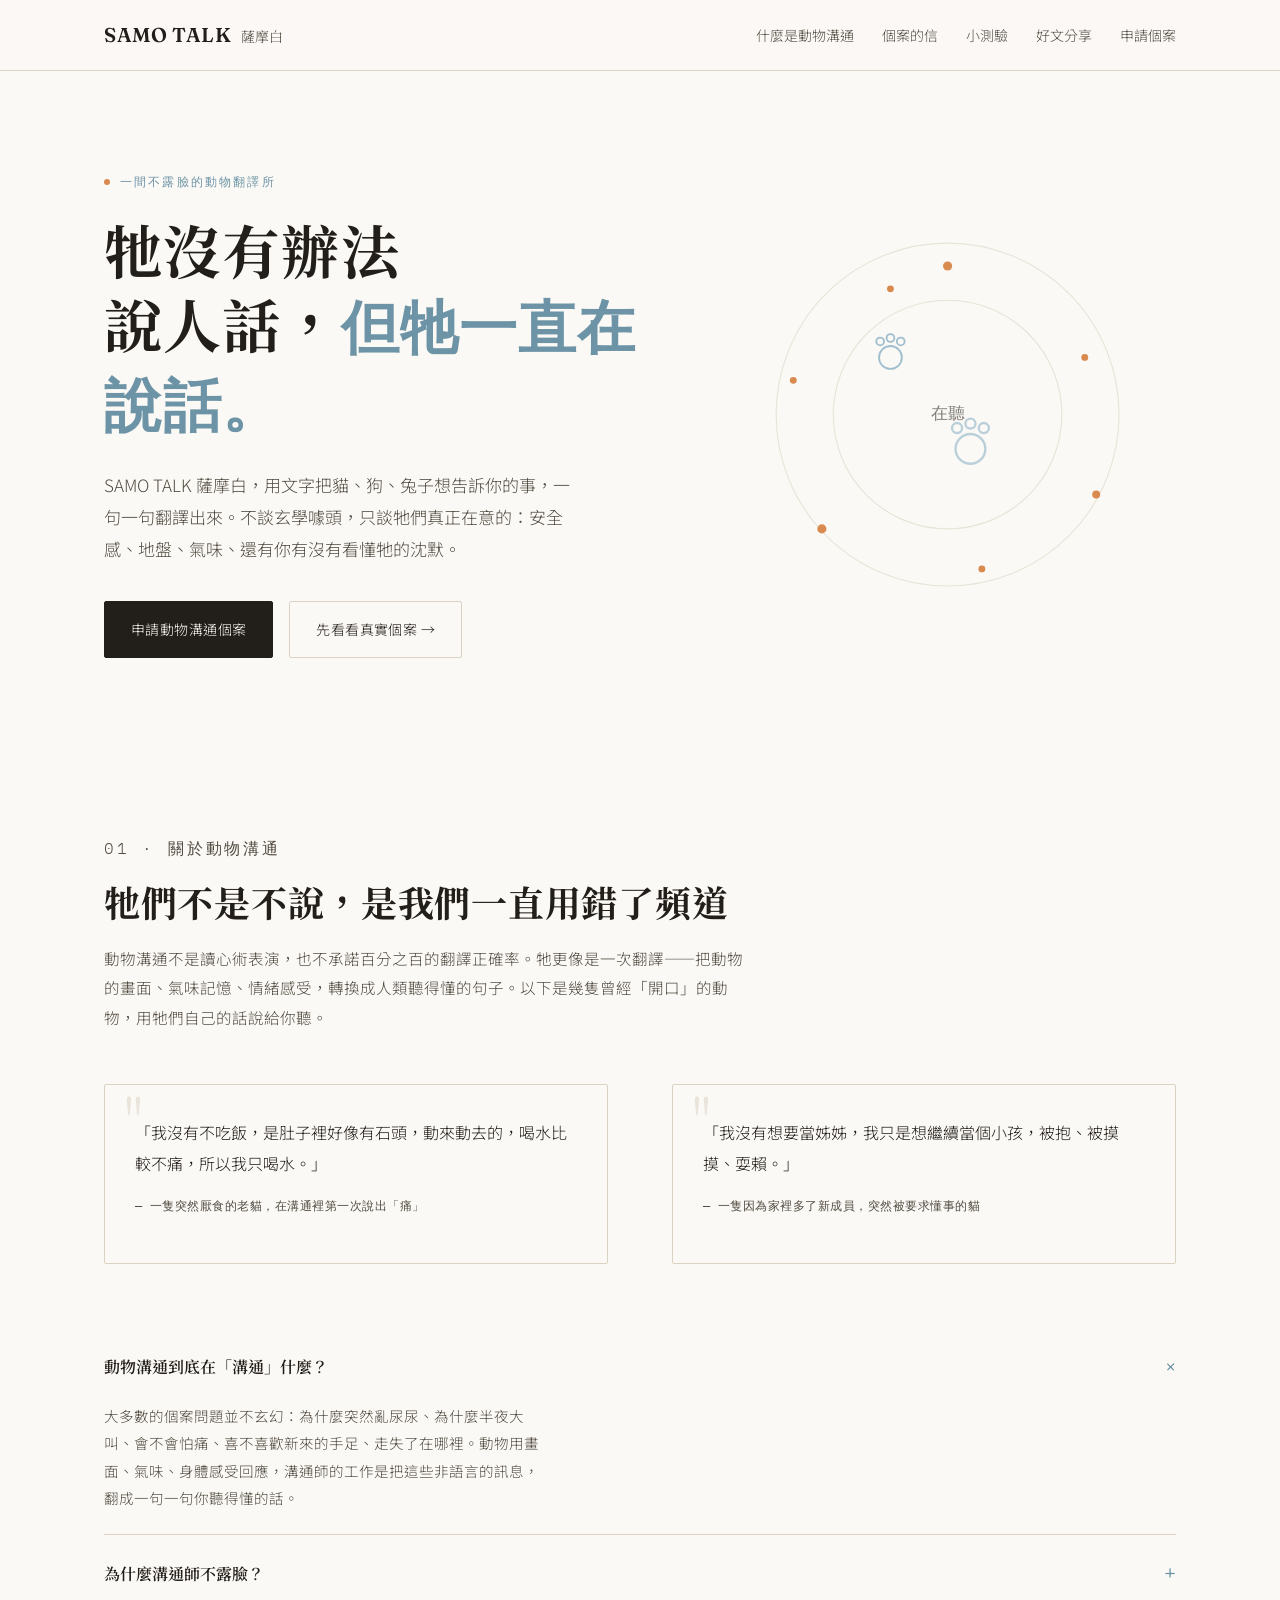
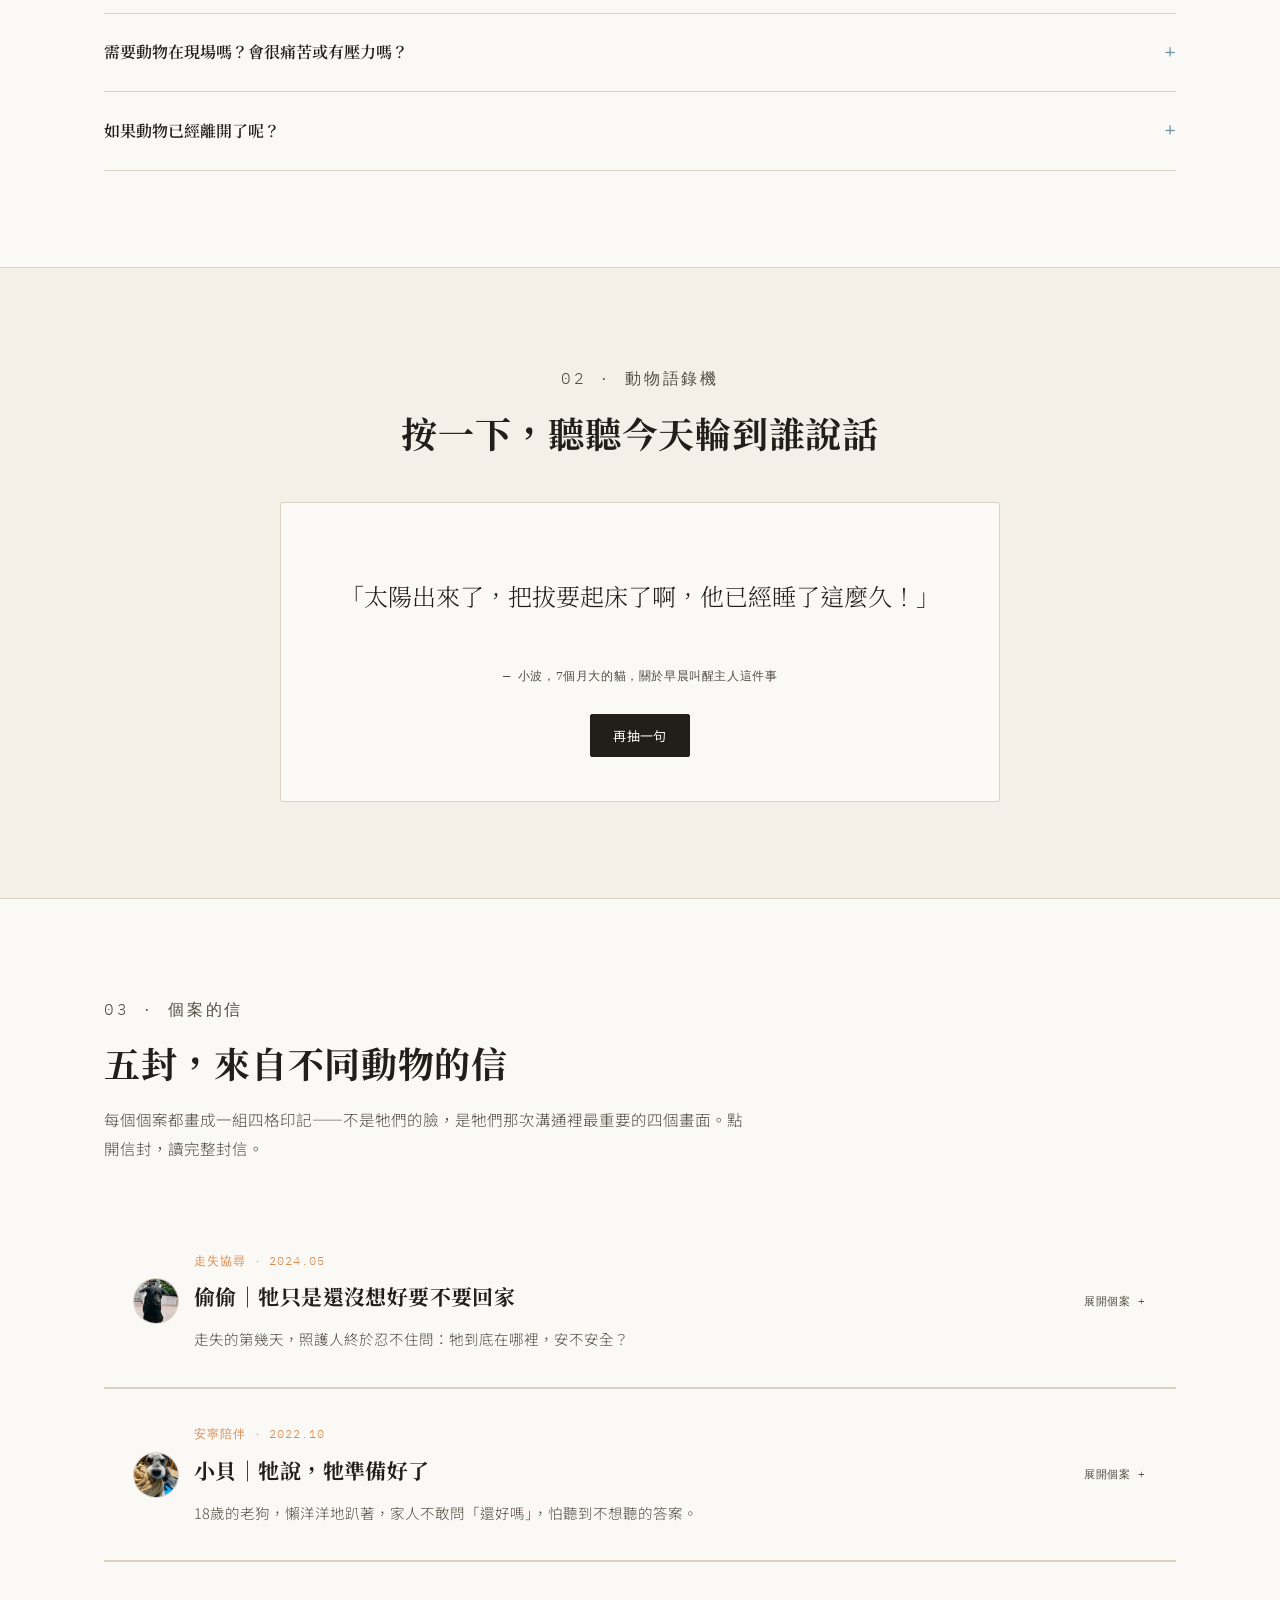
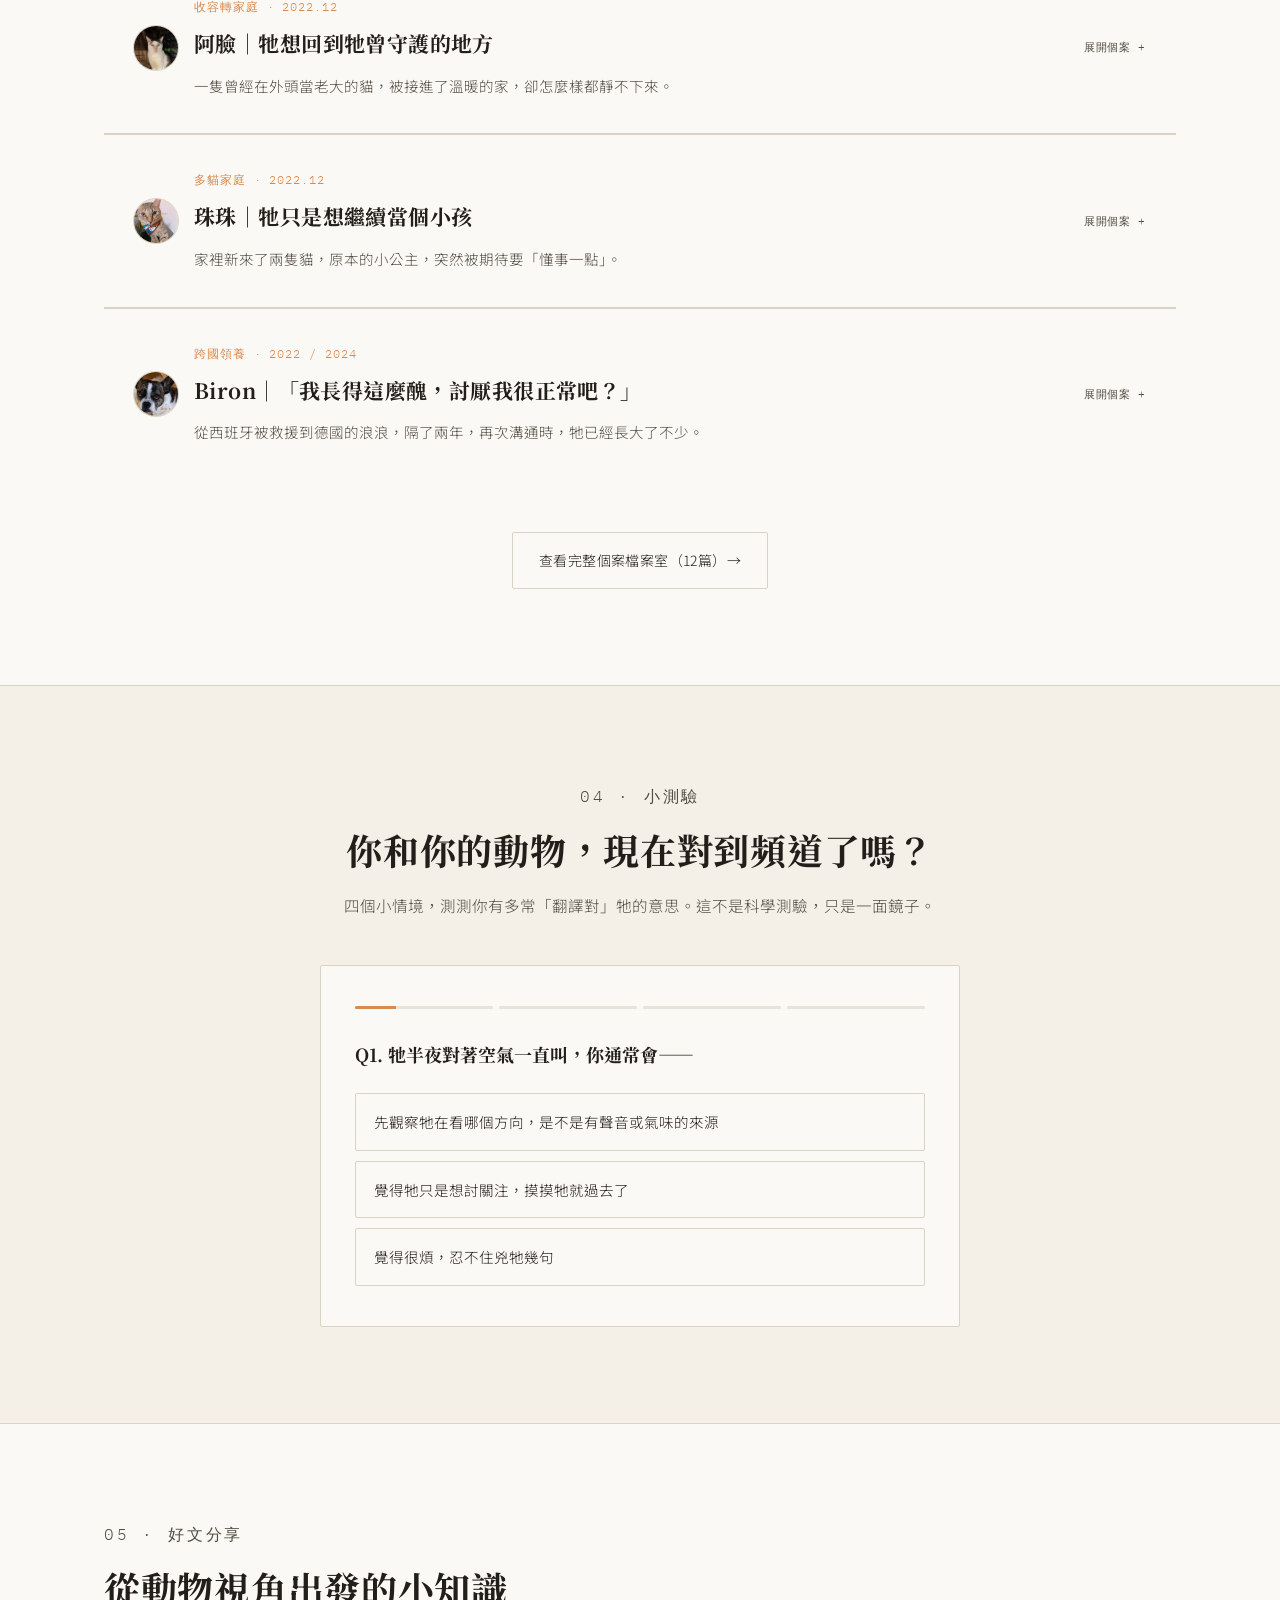
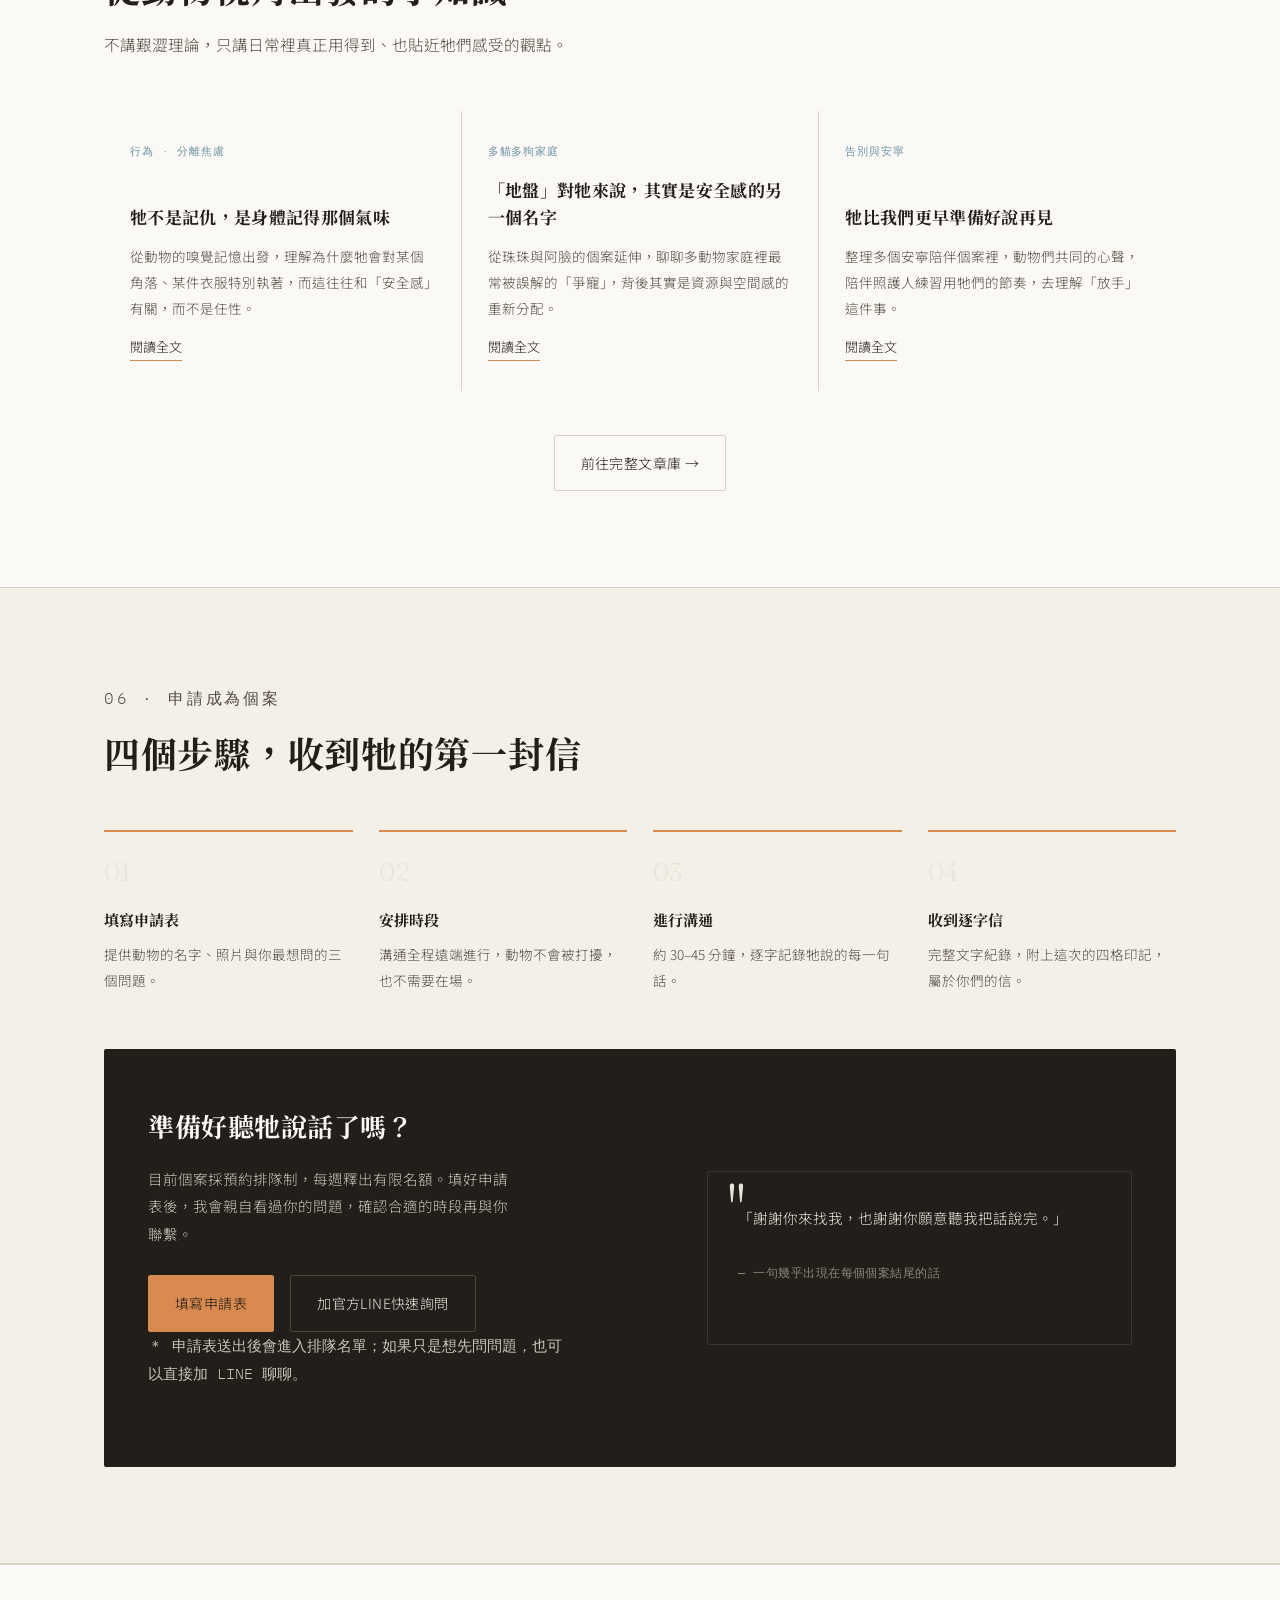
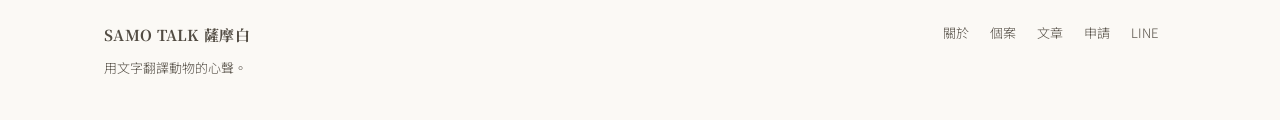
==== index.html @ 8dc3f02d "Remove unused SVG frames from case summaries" ====
<!DOCTYPE html>
<html lang="zh-Hant">
<head>
<meta charset="UTF-8">
<meta name="viewport" content="width=device-width, initial-scale=1.0">
<title>SAMO TALK 薩摩白｜動物溝通・個案故事・線上動物翻譯所</title>
<meta name="description" content="SAMO TALK 薩摩白是一間不露臉、只用文字傳遞動物心聲的動物溝通工作室。透過真實個案故事，從貓狗兔的視角出發，理解牠們與照護人之間說不出口的情感連結，並提供動物溝通個案申請服務。">
<meta name="keywords" content="動物溝通,寵物溝通,貓咪溝通,狗狗溝通,動物翻譯,動物溝通師,寵物心理,走失協尋,寵物安寧,SAMO TALK">
<link rel="canonical" href="https://samotalk.com/">
<meta property="og:title" content="SAMO TALK 薩摩白｜動物溝通・個案故事">
<meta property="og:description" content="不露臉的動物翻譯所。用文字，翻譯每一隻動物想對你說的話。">
<meta property="og:type" content="website">
<meta property="og:url" content="https://samotalk.com/">
<meta name="twitter:card" content="summary_large_image">
<link rel="preconnect" href="https://fonts.googleapis.com">
<link rel="preconnect" href="https://fonts.gstatic.com" crossorigin>
<link href="https://fonts.googleapis.com/css2?family=Fraunces:ital,opsz,wght@0,9..144,400;0,9..144,500;0,9..144,600;1,9..144,500&family=Noto+Serif+TC:wght@400;600;700&family=Noto+Sans+TC:wght@300;400;500;600&family=IBM+Plex+Mono:wght@400;500&display=swap" rel="stylesheet">
<link rel="stylesheet" href="css/style.css">
<script type="application/ld+json">
{
  "@context": "https://schema.org",
  "@type": "ProfessionalService",
  "name": "SAMO TALK 薩摩白",
  "alternateName": "薩摩白動物溝通",
  "description": "不露臉的動物溝通工作室，以文字傳遞動物心聲，提供動物溝通個案申請、走失協尋、安寧陪伴等服務。",
  "url": "https://samotalk.com/",
  "areaServed": "TW",
  "priceRange": "$$",
  "sameAs": []
}
</script>
<script type="application/ld+json">
{
  "@context": "https://schema.org",
  "@type": "FAQPage",
  "mainEntity": [
    {
      "@type": "Question",
      "name": "動物溝通到底在「溝通」什麼？",
      "acceptedAnswer": {
        "@type": "Answer",
        "text": "大多數的個案問題並不玄幻：為什麼突然亂尿尿、為什麼半夜大叫、會不會怕痛、喜不喜歡新來的手足、走失了在哪裡。動物用畫面、氣味、身體感受回應，溝通師的工作是把這些非語言的訊息，翻成一句一句你聽得懂的話。"
      }
    },
    {
      "@type": "Question",
      "name": "為什麼溝通師不露臉？",
      "acceptedAnswer": {
        "@type": "Answer",
        "text": "因為主角從來不是溝通師本人。個案裡出現的每一句話，都是那隻動物的，不是溝通師的詮釋秀。留白，是為了讓照護人專心聽動物說話。"
      }
    },
    {
      "@type": "Question",
      "name": "需要動物在現場嗎？會很痛苦或有壓力嗎？",
      "acceptedAnswer": {
        "@type": "Answer",
        "text": "不需要。溝通是遠端進行的，動物完全不會被打擾，甚至不會知道自己被溝通了。只需要提供一張近期的照片與名字。"
      }
    },
    {
      "@type": "Question",
      "name": "如果動物已經離開了呢？",
      "acceptedAnswer": {
        "@type": "Answer",
        "text": "可以進行離世溝通，這通常是最溫柔的一種個案，許多時候動物只是想告訴照護人「我很好，你不用一直掛心」。"
      }
    }
  ]
}
</script>
<script>function handlePhotoError(img){ if(img && img.parentElement){ img.parentElement.classList.add('photo-fallback'); } if(img) img.remove(); }</script>
<style>
/* ===== 保底修正：手機選單 + 個案卡片排版（不依賴 style.css） ===== */
.nav-inner{position:relative;}
.menu-toggle{display:none; flex-direction:column; justify-content:center; align-items:center; gap:5px; width:38px; height:38px; border:1px solid #DAD3C4; border-radius:50%; background:#FBF9F5; cursor:pointer; flex:none; padding:0;}
.menu-toggle span{display:block; width:16px; height:1.5px; background:#221E1A; transition:transform .2s ease, opacity .2s ease;}
.menu-toggle.is-open span:nth-child(1){transform:translateY(6.5px) rotate(45deg);}
.menu-toggle.is-open span:nth-child(2){opacity:0;}
.menu-toggle.is-open span:nth-child(3){transform:translateY(-6.5px) rotate(-45deg);}
@media (max-width:760px){
  .menu-toggle{display:flex;}
  nav.links{display:none; position:absolute; top:100%; left:0; right:0; z-index:50; flex-direction:column; gap:0; background:#FBF9F5; border-bottom:1px solid #DAD3C4; box-shadow:0 16px 28px rgba(34,30,26,.08); padding:6px 24px 14px;}
  nav.links.open{display:flex;}
  nav.links a{padding:14px 2px; border-bottom:1px solid #DAD3C4; font-size:15.5px;}
  nav.links a:last-child{border-bottom:0;}
}
</style>
</head>
<body>

<header class="site">
  <div class="nav-inner">
    <a href="/" class="brand">
      <span class="mark">SAMO TALK</span>
      <span class="cn">薩摩白</span>
    </a>
    <nav class="links" id="navLinks">
      <a href="/#about">什麼是動物溝通</a>
      <a href="/cases">個案的信</a>
      <a href="/#quiz">小測驗</a>
      <a href="/articles">好文分享</a>
      <a href="/#apply">申請個案</a>
    </nav>
    <button class="menu-toggle" id="menuToggle" type="button" aria-label="開啟選單" aria-expanded="false" aria-controls="navLinks" onclick="var n=document.getElementById('navLinks');var o=n.classList.toggle('open');this.classList.toggle('is-open',o);this.setAttribute('aria-expanded',o?'true':'false');">
      <span></span><span></span><span></span>
    </button>
  </div>
</header>

<main id="top">

  <!-- HERO -->
  <section class="hero">
    <div class="wrap hero-grid">
      <div>
        <p class="eyebrow"><span class="dot"></span> 一間不露臉的動物翻譯所</p>
        <h1 class="hero-title">牠沒有辦法<br>說人話，<em>但牠一直在說話。</em></h1>
        <p class="lead">SAMO TALK 薩摩白，用文字把貓、狗、兔子想告訴你的事，一句一句翻譯出來。不談玄學噱頭，只談牠們真正在意的：安全感、地盤、氣味、還有你有沒有看懂牠的沈默。</p>
        <div class="cta-row">
          <a href="#apply" class="btn primary">申請動物溝通個案</a>
          <a href="/cases" class="btn ghost">先看看真實個案 →</a>
        </div>
      </div>
      <div class="hero-visual" aria-hidden="true">
        <svg viewBox="0 0 400 400">
          <circle cx="200" cy="200" r="150" fill="none" stroke="#E9E4D9" stroke-width="1"/>
          <circle cx="200" cy="200" r="100" fill="none" stroke="#E9E4D9" stroke-width="1"/>
          <g fill="#D98A4F">
            <circle class="snowdot" style="animation-delay:0s" cx="200" cy="70" r="4"/>
            <circle class="snowdot" style="animation-delay:.6s" cx="320" cy="150" r="3"/>
            <circle class="snowdot" style="animation-delay:1.1s" cx="330" cy="270" r="3.5"/>
            <circle class="snowdot" style="animation-delay:1.6s" cx="230" cy="335" r="3"/>
            <circle class="snowdot" style="animation-delay:2.1s" cx="90" cy="300" r="4"/>
            <circle class="snowdot" style="animation-delay:2.6s" cx="65" cy="170" r="3"/>
            <circle class="snowdot" style="animation-delay:3s" cx="150" cy="90" r="3"/>
          </g>
          <g fill="none" stroke="#9FBECE" stroke-width="1.6" stroke-linecap="round">
            <g transform="translate(150,150)">
              <circle cx="0" cy="0" r="10"/>
              <circle cx="-9" cy="-14" r="3.4"/>
              <circle cx="0" cy="-17" r="3.4"/>
              <circle cx="9" cy="-14" r="3.4"/>
            </g>
            <g transform="translate(220,230) scale(1.3)" opacity=".7">
              <circle cx="0" cy="0" r="10"/>
              <circle cx="-9" cy="-14" r="3.4"/>
              <circle cx="0" cy="-17" r="3.4"/>
              <circle cx="9" cy="-14" r="3.4"/>
            </g>
          </g>
          <text x="200" y="204" text-anchor="middle" font-family="Fraunces, serif" font-size="15" fill="#221E1A" opacity=".55">在聽</text>
        </svg>
      </div>
    </div>
  </section>

  <!-- ABOUT -->
  <section id="about">
    <div class="wrap">
      <div class="sec-head">
        <p class="eyebrow">01 · 關於動物溝通</p>
        <h2>牠們不是不說，是我們一直用錯了頻道</h2>
        <p>動物溝通不是讀心術表演，也不承諾百分之百的翻譯正確率。牠更像是一次翻譯——把動物的畫面、氣味記憶、情緒感受，轉換成人類聽得懂的句子。以下是幾隻曾經「開口」的動物，用牠們自己的話說給你聽。</p>
      </div>
      <div class="split">
        <div class="voice-card">
          <p>「我沒有不吃飯，是肚子裡好像有石頭，動來動去的，喝水比較不痛，所以我只喝水。」</p>
          <p class="who">— 一隻突然厭食的老貓，在溝通裡第一次說出「痛」</p>
        </div>
        <div class="voice-card">
          <p>「我沒有想要當姊姊，我只是想繼續當個小孩，被抱、被摸摸、耍賴。」</p>
          <p class="who">— 一隻因為家裡多了新成員，突然被要求懂事的貓</p>
        </div>
      </div>

      <div style="margin-top:64px;">
        <details class="faq" open>
          <summary>動物溝通到底在「溝通」什麼？</summary>
          <p>大多數的個案問題並不玄幻：為什麼突然亂尿尿、為什麼半夜大叫、會不會怕痛、喜不喜歡新來的手足、走失了在哪裡。動物用畫面、氣味、身體感受回應，溝通師的工作是把這些非語言的訊息，翻成一句一句你聽得懂的話。</p>
        </details>
        <details class="faq">
          <summary>為什麼溝通師不露臉？</summary>
          <p>因為主角從來不是溝通師本人。個案裡出現的每一句話，都是那隻動物的，不是我的詮釋秀。留白，是為了讓你專心聽牠說話，而不是記得我長什麼樣子。</p>
        </details>
        <details class="faq">
          <summary>需要動物在現場嗎？會很痛苦或有壓力嗎？</summary>
          <p>不需要。溝通是遠端進行的，動物完全不會被打擾，甚至不會知道自己「被溝通」了。你只需要提供一張近期的照片與名字。</p>
        </details>
        <details class="faq">
          <summary>如果動物已經離開了呢？</summary>
          <p>可以。離世溝通是這裡最常被輕聲問起的一種個案，通常也是最溫柔的一種——很多時候，牠們只是想告訴你「我很好，你不用一直掛心」。</p>
        </details>
      </div>
    </div>
  </section>

  <!-- QUOTE MACHINE -->
  <section class="alt">
    <div class="wrap">
      <div class="sec-head" style="margin:0 auto 44px; text-align:center;">
        <p class="eyebrow" style="justify-content:center;">02 · 動物語錄機</p>
        <h2>按一下，聽聽今天輪到誰說話</h2>
      </div>
      <div class="quote-machine">
        <p id="quote-text">「太陽出來了，把拔要起床了啊，他已經睡了這麼久！」</p>
        <p id="quote-source" class="mono">— 小波，7個月大的貓，關於早晨叫醒主人這件事</p>
        <button class="btn small primary" id="quote-btn" type="button">再抽一句</button>
      </div>
    </div>
  </section>

  <!-- CASES (highlights) -->
  <section id="cases">
    <div class="wrap">
      <div class="sec-head">
        <p class="eyebrow">03 · 個案的信</p>
        <h2>五封，來自不同動物的信</h2>
        <p>每個個案都畫成一組四格印記——不是牠們的臉，是牠們那次溝通裡最重要的四個畫面。點開信封，讀完整封信。</p>
      </div>

      <div class="case-list">

        <details class="case">
          <summary>
            <div class="case-photo">
              <img src="images/cases/toutou.jpg" alt="偷偷的照片" loading="lazy" onerror="handlePhotoError(this)">
            </div>
            <div class="case-meta">
              <p class="case-tag mono">走失協尋 · 2024.05</p>
              <h3 class="case-name">偷偷｜牠只是還沒想好要不要回家</h3>
              <p class="case-teaser">走失的第幾天，照護人終於忍不住問：牠到底在哪裡，安不安全？</p>
            </div>
            <span class="case-toggle mono"></span>
          </summary>
          <div class="case-body">
            <div class="letter">
              <p>偷偷走失後，家人幾乎每天都在附近巷子繞。連上線的那一刻，牠給出的畫面很安靜——濕濕的草地，一叢矮樹叢，牠趴在底下休息，不趕時間。</p>
              <p>牠說自己在一個沒有河、離房子有段距離的地方，還給了一個像十字路口的畫面，說不清楚在哪，但那一帶對牠來說很陌生，也因此很安全，沒有其他貓會來搶地盤。</p>
              <p class="quote-line">「我在想姊姊，也想去找姊姊散步。可以問問今天能不能不要回家嗎？我明天會回去。」</p>
              <p>牠沒有害怕，也沒有受傷的感覺，只是還沒準備好結束這趟自己的小旅行。溝通不是導航，沒辦法給出精確的門牌，但常常能給照護人一件更重要的事：確認牠平安，然後知道要往哪個方向多留意。</p>
            </div>
          </div>
        </details>

        <details class="case">
          <summary>
            <div class="case-photo">
              <img src="images/cases/xiaobei.jpg" alt="小貝的照片" loading="lazy" onerror="handlePhotoError(this)">
            </div>
            
            <div class="case-meta">
              <p class="case-tag mono">安寧陪伴 · 2022.10</p>
              <h3 class="case-name">小貝｜牠說，牠準備好了</h3>
              <p class="case-teaser">18歲的老狗，懶洋洋地趴著，家人不敢問「還好嗎」，怕聽到不想聽的答案。</p>
            </div>
            <span class="case-toggle mono"></span>
          </summary>
          <div class="case-body">
            <div class="letter">
              <p>小貝的照護人只提了一個心願：希望牠知道，時間到了可以安心離開，不用為了誰硬撐。連線上的小貝很平靜，眼神柔和，說身體有點懶洋洋、睡得比較多，但不痛，暖暖的，很舒服。</p>
              <p>牠說吃得下一點點就滿足了，剩下的力氣想留著，用來多看看這個家、多聽聽家人的聲音，記住屋子裡每一個小細節。</p>
              <p class="quote-line">「打針最痛了，但我現在不用擔心那個了。我喜歡現在的溫度和環境，喜歡陪在他們身邊，我已經準備好了，謝謝收留我。」</p>
              <p>牠也請家人放心——牠說變成靈體之後會很輕鬆，偶爾還是會回來看看。這場溝通沒有讓誰不再難過，但讓「放手」這件事，多了一點點的心安。</p>
            </div>
          </div>
        </details>

        <details class="case">
          <summary>
            <div class="case-photo">
              <img src="images/cases/alian.jpg" alt="阿臉的照片" loading="lazy" onerror="handlePhotoError(this)">
            </div>
            
            <div class="case-meta">
              <p class="case-tag mono">收容轉家庭 · 2022.12</p>
              <h3 class="case-name">阿臉｜牠想回到牠曾守護的地方</h3>
              <p class="case-teaser">一隻曾經在外頭當老大的貓，被接進了溫暖的家，卻怎麼樣都靜不下來。</p>
            </div>
            <span class="case-toggle mono"></span>
          </summary>
          <div class="case-body">
            <div class="letter">
              <p>阿臉在外面生活了很久，是那一帶的老大，也是「擋在前面」的那一個。被接進家裡之後，牠吃得好、睡得好，卻每晚固定嘶吼、撞籠子，家人一度以為牠不喜歡這個家。</p>
              <p>牠說不是不喜歡——是還放不下街上那群曾經一起取暖的孩子，沒有人在外面幫牠們擋了。牠也第一次說出，被關起來這件事，讓牠覺得自己出不去了、幫不上忙了。</p>
              <p class="quote-line">「他們對我很好，會給我吃的、安撫我，但如果我住下來了，我就出不去了——我在外面已經很習慣了。」</p>
              <p>這場溝通後來談的不是「牠愛不愛這個家」，而是牠需要被賦予一個「還有點自主權」的角色：知道自己在這裡不是被收編，而是被邀請。這對很多從街頭進入家庭的動物來說，是同一種心情。</p>
            </div>
          </div>
        </details>

        <details class="case">
          <summary>
            <div class="case-photo">
              <img src="images/cases/zhuzhu.jpg" alt="珠珠的照片" loading="lazy" onerror="handlePhotoError(this)">
            </div>
            
            <div class="case-meta">
              <p class="case-tag mono">多貓家庭 · 2022.12</p>
              <h3 class="case-name">珠珠｜牠只是想繼續當個小孩</h3>
              <p class="case-teaser">家裡新來了兩隻貓，原本的小公主，突然被期待要「懂事一點」。</p>
            </div>
            <span class="case-toggle mono"></span>
          </summary>
          <div class="case-body">
            <div class="letter">
              <p>珠珠是個對愛很敏感的孩子，連線上的瞬間就跑到跟前，問「你找我嗎」「你喜歡我哪裡可愛呢」。但這次牠的語氣裡，第一次出現了不安。</p>
              <p>家裡新來了兩隻貓之後，牠突然覺得自己被要求「當大姊姊」——要包容、要禮讓、要負責照顧新來的。牠說自己空間變小了，也不確定自己還能不能像以前一樣，理直氣壯地當個小孩。</p>
              <p class="quote-line">「不要叫我照顧他，把我們兩個當成同樣的年紀來看就好，我只想做我自己，我想撒嬌也想調皮。」</p>
              <p>牠不是排斥新成員，是害怕自己在這個家裡的位置被重新分配、被縮小。後來照護人調整了互動方式，特別留出只屬於珠珠的專屬時間——這種「被單獨看見」的需求，在多貓多狗家庭裡，其實比想像中更常見。</p>
            </div>
          </div>
        </details>

        <details class="case">
          <summary>
            <div class="case-photo">
              <img src="images/cases/biron.jpg" alt="Biron的照片" loading="lazy" onerror="handlePhotoError(this)">
            </div>
            
            <div class="case-meta">
              <p class="case-tag mono">跨國領養 · 2022 / 2024</p>
              <h3 class="case-name">Biron｜「我長得這麼醜，討厭我很正常吧？」</h3>
              <p class="case-teaser">從西班牙被救援到德國的浪浪，隔了兩年，再次溝通時，牠已經長大了不少。</p>
            </div>
            <span class="case-toggle mono"></span>
          </summary>
          <div class="case-body">
            <div class="letter">
              <p>Biron 是在西班牙街頭被救援、後來到德國落地生根的狗。第一次溝通時，牠對人類和大狗都帶著近似厭惡的警戒；兩年後家裡添了新生兒，照護人再次找上門，想知道牠這次會怎麼說。</p>
              <p>牠已經不太一樣了。牠知道家裡多了一個「妹妹」，也知道媽媽那陣子很累，於是自己決定搬去妹妹房間陪睡——不是不愛媽媽了，是怕自己太吵，捨不得媽媽沒辦法好好休息。</p>
              <p class="quote-line">「我常常有被拋棄的感覺，我怕我長得這麼醜，他們最後還是會選擇不要我……但每次看到媽咪來接我回去，我就超開心。」</p>
              <p>Biron 的故事橫跨兩次溝通，是這裡少數的「長期個案」。牠讓人看到，動物的情緒不是靜止的——牠們也會在時間裡，慢慢學會安全感是什麼樣子。</p>
            </div>
          </div>
        </details>

      </div>

      <div style="text-align:center; margin-top:52px;">
        <a href="/cases" class="btn ghost">查看完整個案檔案室（12篇）→</a>
      </div>
    </div>
  </section>

  <!-- QUIZ -->
  <section class="alt" id="quiz">
    <div class="wrap">
      <div class="sec-head" style="text-align:center; margin:0 auto 44px;">
        <p class="eyebrow" style="justify-content:center;">04 · 小測驗</p>
        <h2>你和你的動物，現在對到頻道了嗎？</h2>
        <p style="margin:14px auto 0;">四個小情境，測測你有多常「翻譯對」牠的意思。這不是科學測驗，只是一面鏡子。</p>
      </div>

      <div class="quiz-box">
        <div class="q-progress" id="q-progress">
          <span><i></i></span><span><i></i></span><span><i></i></span><span><i></i></span>
        </div>

        <div class="q-step active" data-step="0">
          <p class="q-title">Q1. 牠半夜對著空氣一直叫，你通常會——</p>
          <div class="q-opts">
            <div class="q-opt" data-v="2">先觀察牠在看哪個方向，是不是有聲音或氣味的來源</div>
            <div class="q-opt" data-v="1">覺得牠只是想討關注，摸摸牠就過去了</div>
            <div class="q-opt" data-v="0">覺得很煩，忍不住兇牠幾句</div>
          </div>
        </div>

        <div class="q-step" data-step="1">
          <p class="q-title">Q2. 家裡多了一隻新動物之後，原本的孩子開始搗蛋，你會先——</p>
          <div class="q-opts">
            <div class="q-opt" data-v="2">想牠是不是覺得地位或關愛被分走了</div>
            <div class="q-opt" data-v="1">覺得牠只是還不習慣，過陣子就好</div>
            <div class="q-opt" data-v="0">直接處罰搗蛋的行為</div>
          </div>
        </div>

        <div class="q-step" data-step="2">
          <p class="q-title">Q3. 牠突然食慾不振，你第一時間會——</p>
          <div class="q-opts">
            <div class="q-opt" data-v="2">留意牠吃東西時的姿勢、喝水量，先排除疼痛的可能</div>
            <div class="q-opt" data-v="1">先換個牌子的飼料試試看</div>
            <div class="q-opt" data-v="0">等牠餓了自然就會吃</div>
          </div>
        </div>

        <div class="q-step" data-step="3">
          <p class="q-title">Q4. 牠靠過來，把頭輕輕靠在你身上，你覺得牠想說的是——</p>
          <div class="q-opts">
            <div class="q-opt" data-v="2">「我在，你也在，這樣就夠了」</div>
            <div class="q-opt" data-v="1">「肚子餓了/想出去玩了」</div>
            <div class="q-opt" data-v="0">不確定，但覺得很療癒</div>
          </div>
        </div>

        <div class="q-result" id="q-result">
          <p class="tag mono" id="q-result-tag">RESULT</p>
          <h3 id="q-result-title">—</h3>
          <p id="q-result-desc">—</p>
          <a href="#apply" class="btn primary small">想更了解牠，申請一次深聊</a>
          <div>
            <button class="btn ghost small" id="q-restart" type="button" style="margin-top:14px;">重新測一次</button>
          </div>
        </div>
      </div>
    </div>
  </section>

  <!-- ARTICLES -->
  <section id="articles">
    <div class="wrap">
      <div class="sec-head">
        <p class="eyebrow">05 · 好文分享</p>
        <h2>從動物視角出發的小知識</h2>
        <p>不講艱澀理論，只講日常裡真正用得到、也貼近牠們感受的觀點。</p>
      </div>
      <div class="article-grid">
        <a class="article-card" href="/article-scent-memory">
          <p class="cat mono">行為 · 分離焦慮</p>
          <h3>牠不是記仇，是身體記得那個氣味</h3>
          <p>從動物的嗅覺記憶出發，理解為什麼牠會對某個角落、某件衣服特別執著，而這往往和「安全感」有關，而不是任性。</p>
          <span class="read">閱讀全文</span>
        </a>
        <a class="article-card" href="/article-territory">
          <p class="cat mono">多貓多狗家庭</p>
          <h3>「地盤」對牠來說，其實是安全感的另一個名字</h3>
          <p>從珠珠與阿臉的個案延伸，聊聊多動物家庭裡最常被誤解的「爭寵」，背後其實是資源與空間感的重新分配。</p>
          <span class="read">閱讀全文</span>
        </a>
        <a class="article-card" href="/article-goodbye">
          <p class="cat mono">告別與安寧</p>
          <h3>牠比我們更早準備好說再見</h3>
          <p>整理多個安寧陪伴個案裡，動物們共同的心聲，陪伴照護人練習用牠們的節奏，去理解「放手」這件事。</p>
          <span class="read">閱讀全文</span>
        </a>
      </div>
      <div style="text-align:center; margin-top:44px;">
        <a href="/articles" class="btn ghost">前往完整文章庫 →</a>
      </div>
    </div>
  </section>

  <!-- APPLY -->
  <section class="alt" id="apply">
    <div class="wrap">
      <div class="sec-head">
        <p class="eyebrow">06 · 申請成為個案</p>
        <h2>四個步驟，收到牠的第一封信</h2>
      </div>

      <div class="steps">
        <div class="step"><span class="n">01</span><h4>填寫申請表</h4><p>提供動物的名字、照片與你最想問的三個問題。</p></div>
        <div class="step"><span class="n">02</span><h4>安排時段</h4><p>溝通全程遠端進行，動物不會被打擾，也不需要在場。</p></div>
        <div class="step"><span class="n">03</span><h4>進行溝通</h4><p>約 30–45 分鐘，逐字記錄牠說的每一句話。</p></div>
        <div class="step"><span class="n">04</span><h4>收到逐字信</h4><p>完整文字紀錄，附上這次的四格印記，屬於你們的信。</p></div>
      </div>

      <div class="apply-panel">
        <div>
          <h3 class="serif">準備好聽牠說話了嗎？</h3>
          <p>目前個案採預約排隊制，每週釋出有限名額。填好申請表後，我會親自看過你的問題，確認合適的時段再與你聯繫。</p>
          <div class="cta-row">
            <a class="btn primary" href="https://docs.google.com/forms/d/e/1FAIpQLSdVWPSjNv4MV-DyqnfCdT6yQConPmf4SrJKeknoFLN-KEu_1Q/viewform" target="_blank" rel="noopener">填寫申請表</a>
            <a class="btn ghost" style="border-color:#4A453C; color:#EDEAE3;" href="https://line.me/R/ti/p/@103qjjuy" target="_blank" rel="noopener">加官方LINE快速詢問</a>
          </div>
          <p class="apply-note">＊ 申請表送出後會進入排隊名單；如果只是想先問問題，也可以直接加 LINE 聊聊。</p>
        </div>
        <div class="voice-card" style="background:transparent; border-color:#3A362F;">
          <p style="color:#EDEAE3;">「謝謝你來找我，也謝謝你願意聽我把話說完。」</p>
          <p class="who" style="color:#8B857A;">— 一句幾乎出現在每個個案結尾的話</p>
        </div>
      </div>
    </div>
  </section>

</main>

<footer>
  <div class="wrap footer-inner">
    <div>
      <p class="serif" style="margin:0 0 6px; font-size:15px;">SAMO TALK 薩摩白</p>
      <p style="margin:0;">用文字翻譯動物的心聲。</p>
    </div>
    <div>
      <a href="/#about">關於</a>
      <a href="/cases">個案</a>
      <a href="/articles">文章</a>
      <a href="/#apply">申請</a>
      <a href="https://line.me/R/ti/p/@103qjjuy" target="_blank" rel="noopener">LINE</a>
    </div>
  </div>
</footer>

<script src="js/main.js"></script>
</body>
</html>
---- css/style.css ----
:root{
  --paper:#FBF9F5;
  --paper-2:#F4F0E8;
  --mist:#E9E4D9;
  --ink:#221E1A;
  --ink-soft:#524C43;
  --aurora:#9FBECE;
  --aurora-deep:#6C93A6;
  --amber:#D98A4F;
  --lilac:#C9BFD1;
  --line:#DAD3C4;
  --radius:2px;
  --measure:62ch;
}
*{box-sizing:border-box;}
html{scroll-behavior:smooth;}
@media (prefers-reduced-motion: reduce){
  html{scroll-behavior:auto;}
  *{animation-duration:0.001ms !important; animation-iteration-count:1 !important; transition-duration:0.001ms !important;}
}
body{
  margin:0;
  background:var(--paper);
  color:var(--ink);
  font-family:'Noto Sans TC','Noto Serif TC',serif;
  font-weight:300;
  line-height:1.9;
  -webkit-font-smoothing:antialiased;
}
h1,h2,h3,.serif{font-family:'Noto Serif TC', serif; font-weight:700; letter-spacing:.02em;}
.display{font-family:'Fraunces', 'Noto Serif TC', serif;}
.mono{font-family:'IBM Plex Mono', monospace; letter-spacing:.06em;}
a{color:inherit;}
img,svg{display:block;max-width:100%;}
:focus-visible{outline:2px solid var(--aurora-deep); outline-offset:3px;}

.wrap{max-width:1120px; margin:0 auto; padding:0 24px;}
.measure{max-width:var(--measure);}

/* ---------- NAV ---------- */
header.site{
  position:sticky; top:0; z-index:40;
  background:rgba(251,249,245,.86);
  backdrop-filter:blur(6px);
  border-bottom:1px solid var(--line);
}
.nav-inner{
  max-width:1120px; margin:0 auto; padding:16px 24px;
  display:flex; align-items:center; justify-content:space-between;
  position:relative;
}
.brand{
  display:flex; align-items:baseline; gap:10px;
  text-decoration:none; color:var(--ink);
}
.brand .mark{font-family:'Fraunces', serif; font-weight:600; font-size:20px; letter-spacing:.03em;}
.brand .cn{font-family:'Noto Serif TC', serif; font-size:14px; color:var(--ink-soft);}
nav.links{display:flex; gap:28px; font-size:14px;}
nav.links a{text-decoration:none; color:var(--ink-soft); position:relative; padding:4px 0;}
nav.links a:hover, nav.links a.active{color:var(--ink);}
nav.links a::after{
  content:''; position:absolute; left:0; right:0; bottom:0; height:1px;
  background:var(--amber); transform:scaleX(0); transform-origin:left;
  transition:transform .25s ease;
}
nav.links a:hover::after, nav.links a.active::after{transform:scaleX(1);}

.menu-toggle{
  display:none; flex-direction:column; justify-content:center; gap:5px;
  width:38px; height:38px; border:1px solid var(--line); border-radius:50%;
  background:var(--paper); cursor:pointer; flex:none; padding:0; align-items:center;
}
.menu-toggle span{width:16px; height:1.5px; background:var(--ink); transition:transform .2s ease, opacity .2s ease;}
.menu-toggle.is-open span:nth-child(1){transform:translateY(6.5px) rotate(45deg);}
.menu-toggle.is-open span:nth-child(2){opacity:0;}
.menu-toggle.is-open span:nth-child(3){transform:translateY(-6.5px) rotate(-45deg);}

@media (max-width:760px){
  .menu-toggle{display:flex;}
  nav.links{
    display:none; position:absolute; top:100%; left:0; right:0;
    flex-direction:column; gap:0; background:var(--paper);
    border-bottom:1px solid var(--line); box-shadow:0 16px 28px rgba(34,30,26,.08);
    padding:6px 24px 14px;
  }
  nav.links.open{display:flex;}
  nav.links a{padding:14px 2px; border-bottom:1px solid var(--line); font-size:15.5px;}
  nav.links a:last-child{border-bottom:0;}
  nav.links a::after{display:none;}
}

/* ---------- BREADCRUMB ---------- */
.crumb{padding:22px 0 0; font-family:'IBM Plex Mono',monospace; font-size:12px; color:var(--ink-soft);}
.crumb a{text-decoration:none; border-bottom:1px solid var(--line);}
.crumb a:hover{border-color:var(--ink);}
.crumb span{margin:0 8px; color:var(--mist);}

/* ---------- HERO ---------- */
.hero{padding:100px 0 80px; position:relative; overflow:hidden;}
.hero-grid{display:grid; grid-template-columns:1.1fr .9fr; gap:56px; align-items:center;}
@media (max-width:860px){ .hero-grid{grid-template-columns:1fr;} }
.eyebrow{
  font-family:'IBM Plex Mono',monospace; font-size:12px; letter-spacing:.18em;
  color:var(--aurora-deep); text-transform:uppercase; margin:0 0 18px;
  display:flex; align-items:center; gap:10px;
}
.eyebrow .dot{width:6px;height:6px;border-radius:50%;background:var(--amber); display:inline-block; animation:breathe 3.2s ease-in-out infinite;}
@keyframes breathe{0%,100%{opacity:.35; transform:scale(.85);} 50%{opacity:1; transform:scale(1.15);}}
h1.hero-title{
  font-size:clamp(30px,5vw,58px); line-height:1.28; margin:0 0 26px; color:var(--ink);
}
h1.hero-title em{
  font-style:normal; font-family:'Fraunces', serif; color:var(--aurora-deep);
}
.hero p.lead{font-size:17px; color:var(--ink-soft); max-width:52ch; margin:0 0 36px;}
.cta-row{display:flex; gap:16px; flex-wrap:wrap;}
.btn{
  display:inline-flex; align-items:center; gap:8px;
  padding:14px 26px; border-radius:var(--radius);
  font-size:14px; letter-spacing:.03em; text-decoration:none;
  border:1px solid var(--ink); transition:all .25s ease; cursor:pointer;
  font-family:inherit; background:transparent;
}
.btn.primary{background:var(--ink); color:var(--paper);}
.btn.primary:hover{background:var(--amber); border-color:var(--amber); color:var(--ink);}
.btn.ghost{background:transparent; color:var(--ink); border-color:var(--line);}
.btn.ghost:hover{border-color:var(--ink);}
.btn.small{padding:11px 22px; font-size:13px;}

/* hero visual */
.hero-visual{position:relative; aspect-ratio:1/1; }
.hero-visual svg{width:100%; height:100%;}
.snowdot{animation:drift 6s ease-in-out infinite;}
@keyframes drift{0%,100%{transform:translateY(0);} 50%{transform:translateY(-6px);}}

/* ---------- SECTION shared ---------- */
section{padding:96px 0;}
section.tight{padding:64px 0;}
section.alt{background:var(--paper-2); border-top:1px solid var(--line); border-bottom:1px solid var(--line);}
.sec-head{max-width:640px; margin:0 0 52px;}
.sec-head .eyebrow{margin-bottom:14px;}
.sec-head h2{font-size:clamp(26px,3.4vw,36px); margin:0 0 16px; line-height:1.4;}
.sec-head p{color:var(--ink-soft); font-size:15.5px; margin:0;}

/* ---------- WHAT IS / VOICE ---------- */
.split{display:grid; grid-template-columns:1fr 1fr; gap:64px;}
@media (max-width:860px){.split{grid-template-columns:1fr; gap:40px;}}
.voice-card{
  background:var(--paper); border:1px solid var(--line); border-radius:var(--radius);
  padding:32px 30px; position:relative;
}
.voice-card::before{
  content:'"'; font-family:'Fraunces',serif; font-size:64px; color:var(--mist);
  position:absolute; top:6px; left:20px; line-height:1;
}
.voice-card p{position:relative; font-size:16px; line-height:1.95; color:var(--ink); margin:0 0 14px;}
.voice-card .who{font-family:'IBM Plex Mono',monospace; font-size:12px; color:var(--ink-soft); letter-spacing:.04em;}

details.faq{border-bottom:1px solid var(--line); padding:18px 0;}
details.faq summary{
  cursor:pointer; list-style:none; display:flex; justify-content:space-between; align-items:center;
  font-family:'Noto Serif TC',serif; font-weight:600; font-size:16px; color:var(--ink);
}
details.faq summary::-webkit-details-marker{display:none;}
details.faq summary::after{
  content:'+'; font-family:'Fraunces',serif; font-size:22px; color:var(--aurora-deep);
  transition:transform .25s ease; margin-left:16px;
}
details.faq[open] summary::after{transform:rotate(45deg);}
details.faq p{color:var(--ink-soft); font-size:14.5px; margin:14px 0 4px; max-width:56ch;}

/* ---------- QUOTE MACHINE ---------- */
.quote-machine{
  border:1px solid var(--line); border-radius:var(--radius); background:var(--paper);
  padding:44px 36px; text-align:center; max-width:720px; margin:0 auto;
}
#quote-text{
  font-family:'Noto Serif TC',serif; font-size:clamp(18px,2.6vw,24px); line-height:1.8;
  min-height:96px; display:flex; align-items:center; justify-content:center; margin:0 0 22px;
  color:var(--ink); transition:opacity .35s ease;
}
#quote-source{font-family:'IBM Plex Mono',monospace; font-size:12px; color:var(--ink-soft); letter-spacing:.05em; margin-bottom:26px;}

/* ---------- CASES ---------- */
.filter-row{display:flex; gap:10px; flex-wrap:wrap; margin:0 0 40px;}
.filter-btn{
  border:1px solid var(--line); background:var(--paper); border-radius:20px;
  padding:8px 18px; font-size:13px; cursor:pointer; color:var(--ink-soft);
  font-family:'IBM Plex Mono',monospace; letter-spacing:.03em; transition:all .2s ease;
}
.filter-btn:hover{border-color:var(--aurora-deep); color:var(--ink);}
.filter-btn.active{background:var(--ink); border-color:var(--ink); color:var(--paper);}

.case-list{display:flex; flex-direction:column; gap:2px; background:var(--line);}
.case{background:var(--paper); padding:34px 30px; transition:opacity .2s ease;}
.case.hidden{display:none;}
.case summary, .case .case-row{list-style:none; display:flex; gap:16px; align-items:center; cursor:pointer;}
.case summary::-webkit-details-marker{display:none;}
.case.placeholder{cursor:default;}
.case.placeholder .case-row{cursor:default; align-items:center;}
.case.placeholder .case-photo{box-shadow:0 0 0 1px var(--line), 0 0 0 3px var(--paper); opacity:.7;}
.case.placeholder .strip .frame{border-style:dashed; background:transparent;}
.case.placeholder .strip .frame svg{opacity:.25;}
.case-tag.pending{color:var(--ink-soft) !important;}
.case.placeholder .case-name{color:var(--ink-soft); font-weight:600;}
.case.placeholder .case-teaser{font-style:italic;}
.case-photo{
  width:44px; height:44px; flex:none; border-radius:50%; overflow:hidden;
  box-shadow:0 0 0 1px var(--line), 0 0 0 3px var(--paper); background:var(--paper-2);
}
.case-photo img{width:100%; height:100%; object-fit:cover; display:block;}
.case-photo.photo-fallback{display:flex; align-items:center; justify-content:center;}
.case-photo.photo-fallback::after{content:'🐾'; font-size:16px; opacity:.32; filter:grayscale(1);}
.strip{display:grid; grid-template-columns:repeat(4,1fr); gap:6px; width:132px; flex:none;}

/* 手機版排版調整（螢幕寬度小於 768px 時生效） */
@media (max-width: 768px) {
  .case-photo{width:36px; height:36px;}
  .case-photo.photo-fallback::after{font-size:13px;}

  /* 1. 將 summary／case-row 改為 Grid 網格佈局（限定在個案卡片內，不影響 FAQ 的 summary） */
  .case summary,
  .case .case-row{
    display: grid;
    grid-template-columns: auto 1fr; /* 左邊依圖片寬度，右邊填滿剩餘空間 */
    grid-template-areas:
      "photo strip"
      "meta  meta"
      "toggle toggle";
    row-gap: 12px;
    column-gap: 12px;
    align-items: center;
    cursor: pointer;
  }
  .case.placeholder .case-row{ cursor: default; }

  /* 2. 圖片放到左上方 */
  .case-photo{
    grid-area: photo;
  }

  /* 3. 4 個 Icon 圖示放到右上方並靠右對齊 */
  .strip{
    grid-area: strip;
    justify-self: end;
    width: 148px;
    max-width: 60%;
  }

  /* 4. 文字區塊（標籤、Title、Summary）佔據下方一整列 */
  .case-meta{
    grid-area: meta;
    width: 100%;
    display: flex;
    flex-direction: column;
    gap: 6px; /* 控制標籤、標題、簡介之間的間距 */
  }

  /* 5. 展開／收起 按鈕獨立一列，靠右對齊 */
  .case-toggle{
    grid-area: toggle;
    margin-left: 0 !important;
    text-align: right;
  }

  /* 防止文字被擠壓或溢出 */
  .case-name,
  .case-teaser{
    width: 100%;
    word-break: break-word; /* 允許適當換行 */
  }

  .case{padding:26px 20px;}
  .case-name{font-size:18.5px; line-height:1.5;}
  .case-teaser{font-size:14px; line-height:1.75;}
  .case-body .letter{font-size:15px;}
}
.frame{
  aspect-ratio:1/1; border:1px solid var(--line); border-radius:var(--radius);
  display:flex; align-items:center; justify-content:center; background:var(--paper-2);
}
.frame svg{width:58%; height:58%; stroke:var(--aurora-deep); fill:none; stroke-width:1.4;}
.case-meta{flex:1; min-width:0;}
.case-tag{font-family:'IBM Plex Mono',monospace; font-size:11.5px; color:var(--amber); letter-spacing:.08em; margin:0 0 6px;}
.case-name{font-family:'Noto Serif TC',serif; font-weight:700; font-size:21px; margin:0 0 8px;}
.case-teaser{color:var(--ink-soft); font-size:14.5px; margin:0;}
.case-toggle{font-family:'IBM Plex Mono',monospace; font-size:11px; color:var(--ink-soft); flex:none; margin-left:auto; align-self:center; white-space:nowrap;}
.case[open] .case-toggle::before{content:'收起 −';}
.case:not([open]) .case-toggle::before{content:'展開個案 +';}
.case-body{margin-top:26px; padding-top:26px; border-top:1px dashed var(--line);}
.case-body .letter{font-size:15.5px; color:var(--ink); max-width:64ch;}
.case-body .letter p{margin:0 0 16px;}
.case-body .quote-line{
  font-family:'Fraunces',serif; font-style:italic; color:var(--aurora-deep);
  font-size:17px; margin:20px 0; padding-left:18px; border-left:2px solid var(--amber);
}

/* ---------- QUIZ ---------- */
.quiz-box{
  border:1px solid var(--line); background:var(--paper); padding:40px 34px; border-radius:var(--radius);
  max-width:640px; margin:0 auto;
}
.q-step{display:none;}
.q-step.active{display:block;}
.q-title{font-family:'Noto Serif TC',serif; font-weight:700; font-size:18px; margin:0 0 22px;}
.q-opts{display:flex; flex-direction:column; gap:10px;}
.q-opt{
  display:block; border:1px solid var(--line); border-radius:var(--radius);
  padding:14px 18px; cursor:pointer; font-size:14.5px; transition:all .2s ease; background:var(--paper);
}
.q-opt:hover{border-color:var(--aurora-deep); background:var(--paper-2);}
.q-progress{display:flex; gap:6px; margin-bottom:28px;}
.q-progress span{height:3px; flex:1; background:var(--mist); border-radius:2px; overflow:hidden;}
.q-progress span i{display:block; height:100%; width:0%; background:var(--amber); transition:width .3s ease;}
.q-result{display:none; text-align:center;}
.q-result.active{display:block;}
.q-result h3{font-size:22px; margin:6px 0 14px;}
.q-result p{color:var(--ink-soft); font-size:14.5px; max-width:48ch; margin:0 auto 26px;}
.q-result .tag{font-family:'IBM Plex Mono',monospace; font-size:12px; color:var(--amber); letter-spacing:.1em;}

/* ---------- ARTICLES (listing) ---------- */
.article-grid{display:grid; grid-template-columns:repeat(3,1fr); gap:1px; background:var(--line);}
@media (max-width:800px){.article-grid{grid-template-columns:1fr;}}
.article-card{background:var(--paper); padding:30px 26px; display:flex; flex-direction:column; gap:14px; text-decoration:none; color:inherit;}
.article-card .cat{font-family:'IBM Plex Mono',monospace; font-size:11px; color:var(--aurora-deep); letter-spacing:.08em;}
.article-card h3{font-size:17px; margin:0; font-family:'Noto Serif TC',serif; line-height:1.6;}
.article-card p{font-size:13.5px; color:var(--ink-soft); margin:0; flex:1;}
.article-card .read{font-size:13px; color:var(--ink); text-decoration:none; border-bottom:1px solid var(--amber); align-self:flex-start;}

/* ---------- ARTICLE (detail / long-form reading) ---------- */
.article-hero{padding:64px 0 40px;}
.article-hero .cat{font-family:'IBM Plex Mono',monospace; font-size:12px; color:var(--amber); letter-spacing:.1em; margin:0 0 16px;}
.article-hero h1{font-size:clamp(28px,4.4vw,44px); line-height:1.4; margin:0 0 22px; max-width:18ch;}
.article-hero .meta{font-family:'IBM Plex Mono',monospace; font-size:12px; color:var(--ink-soft);}
.article-body{max-width:var(--measure); margin:0 auto; font-size:16.5px; color:var(--ink);}
.article-body p{margin:0 0 24px;}
.article-body h2{font-size:22px; margin:52px 0 18px; line-height:1.5;}
.article-body h2 .num{font-family:'Fraunces',serif; color:var(--mist); font-size:16px; margin-right:10px;}
.article-body .pull{
  font-family:'Fraunces',serif; font-style:italic; font-size:21px; color:var(--aurora-deep);
  border-left:2px solid var(--amber); padding-left:20px; margin:36px 0;
}
.article-body ul{padding-left:20px; margin:0 0 24px;}
.article-body li{margin-bottom:10px;}
.article-body .case-nod{
  background:var(--paper-2); border:1px solid var(--line); border-radius:var(--radius);
  padding:22px 24px; margin:32px 0; font-size:14.5px; color:var(--ink-soft);
}
.article-body .case-nod strong{color:var(--ink); font-family:'Noto Serif TC',serif;}
.article-cta{
  max-width:var(--measure); margin:64px auto 0; padding:34px 30px;
  border:1px solid var(--line); border-radius:var(--radius); text-align:center; background:var(--paper-2);
}
.article-cta p{margin:0 0 20px; color:var(--ink-soft); font-size:14.5px;}
.article-nav{max-width:var(--measure); margin:56px auto 0; display:flex; justify-content:space-between; font-size:13px; padding-top:24px; border-top:1px solid var(--line);}
.article-nav a{text-decoration:none; color:var(--ink-soft);}
.article-nav a:hover{color:var(--ink);}

/* ---------- APPLY ---------- */
.steps{display:grid; grid-template-columns:repeat(4,1fr); gap:26px; margin:0 0 56px;}
@media (max-width:860px){.steps{grid-template-columns:repeat(2,1fr);}}
@media (max-width:520px){.steps{grid-template-columns:1fr;}}
.step{border-top:2px solid var(--amber); padding-top:16px;}
.step .n{font-family:'Fraunces',serif; font-size:26px; color:var(--mist); display:block; margin-bottom:8px;}
.step h4{margin:0 0 8px; font-size:15px; font-family:'Noto Serif TC',serif;}
.step p{margin:0; font-size:13.5px; color:var(--ink-soft);}

.apply-panel{
  background:var(--ink); color:var(--paper); border-radius:var(--radius);
  padding:52px 44px; display:grid; grid-template-columns:1.1fr .9fr; gap:40px; align-items:center;
}
@media (max-width:800px){.apply-panel{grid-template-columns:1fr; padding:36px 26px;}}
.apply-panel h3{font-size:26px; margin:0 0 14px; color:var(--paper);}
.apply-panel p{color:#C9C4BA; font-size:14.5px; margin:0 0 28px; max-width:46ch;}
.apply-panel .btn.primary{background:var(--amber); border-color:var(--amber); color:var(--ink);}
.apply-panel .btn.primary:hover{background:var(--paper); border-color:var(--paper);}
.apply-note{font-family:'IBM Plex Mono',monospace; font-size:12px; color:#8B857A; margin-top:18px;}

/* ---------- FOOTER ---------- */
footer{padding:56px 0 40px; border-top:1px solid var(--line);}
.footer-inner{display:flex; justify-content:space-between; flex-wrap:wrap; gap:24px; font-size:13px; color:var(--ink-soft);}
.footer-inner a{text-decoration:none; margin-right:18px;}
.footer-inner a:hover{color:var(--ink);}
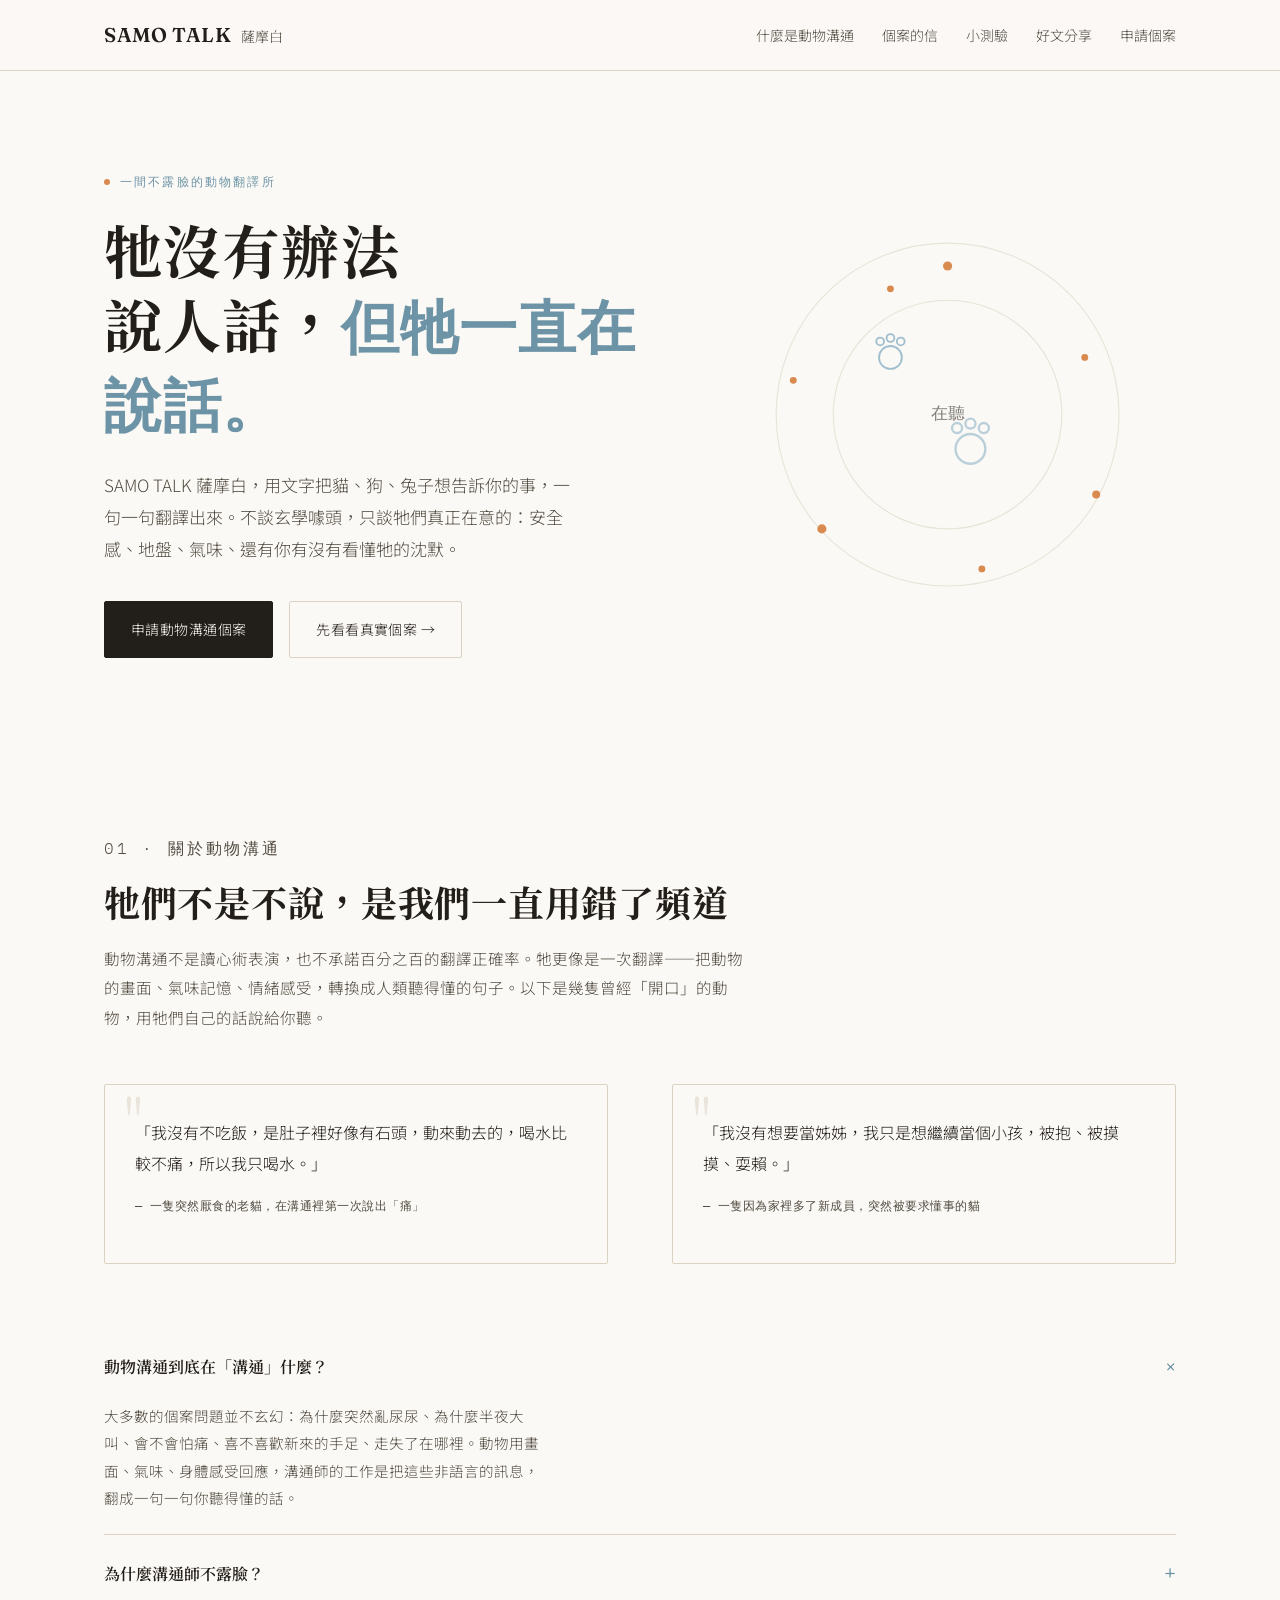
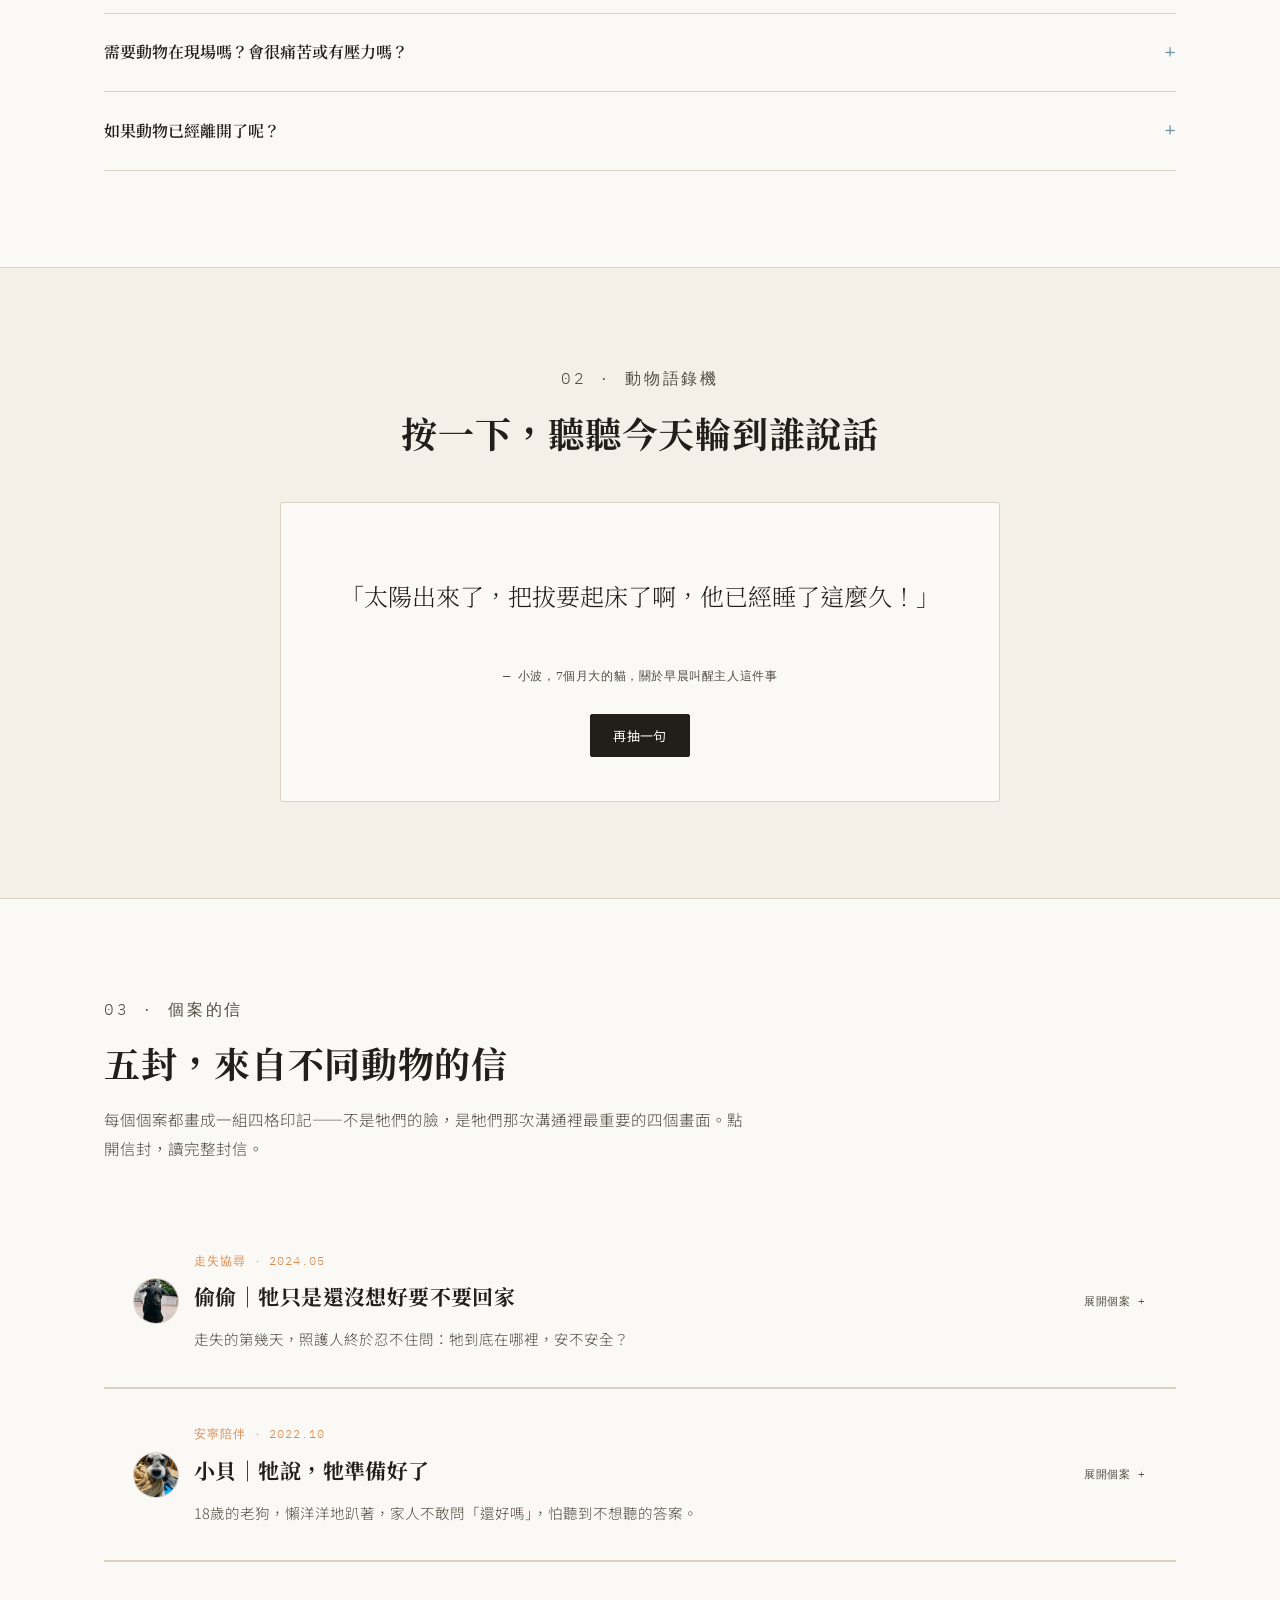
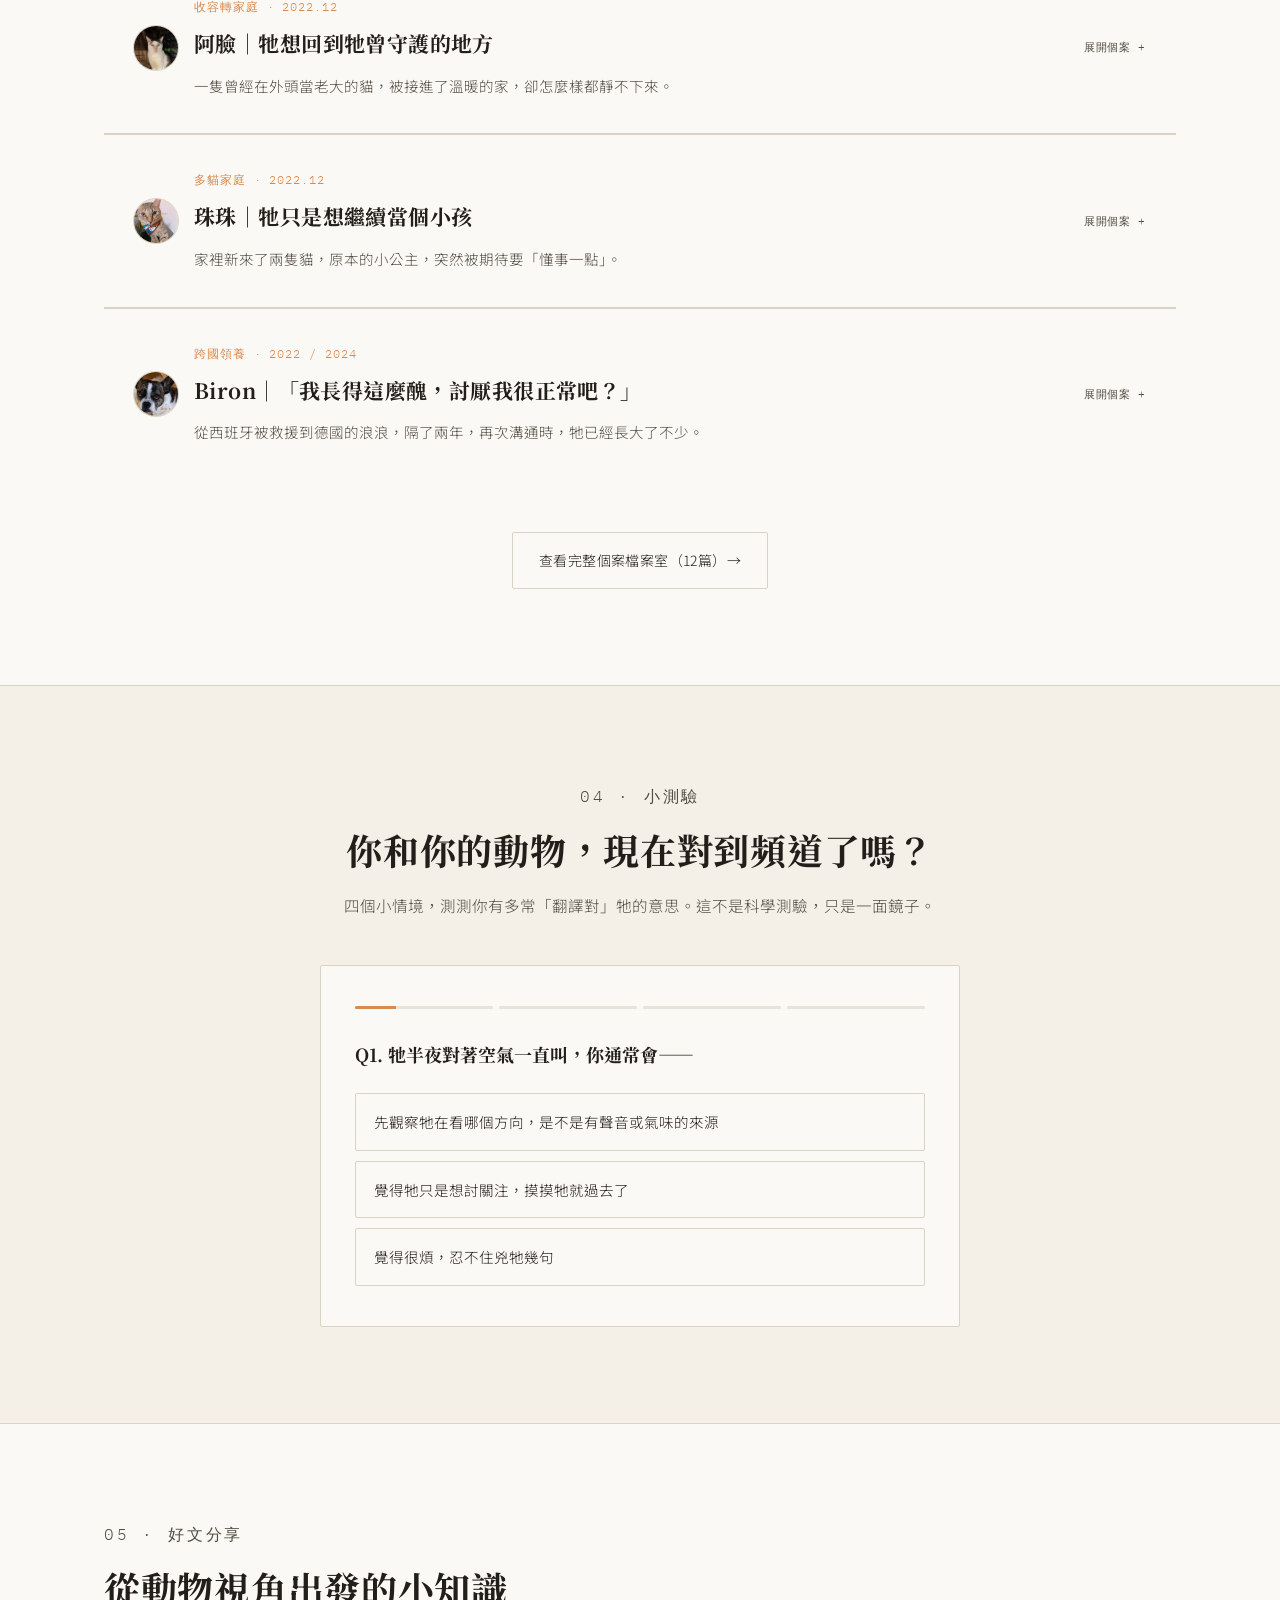
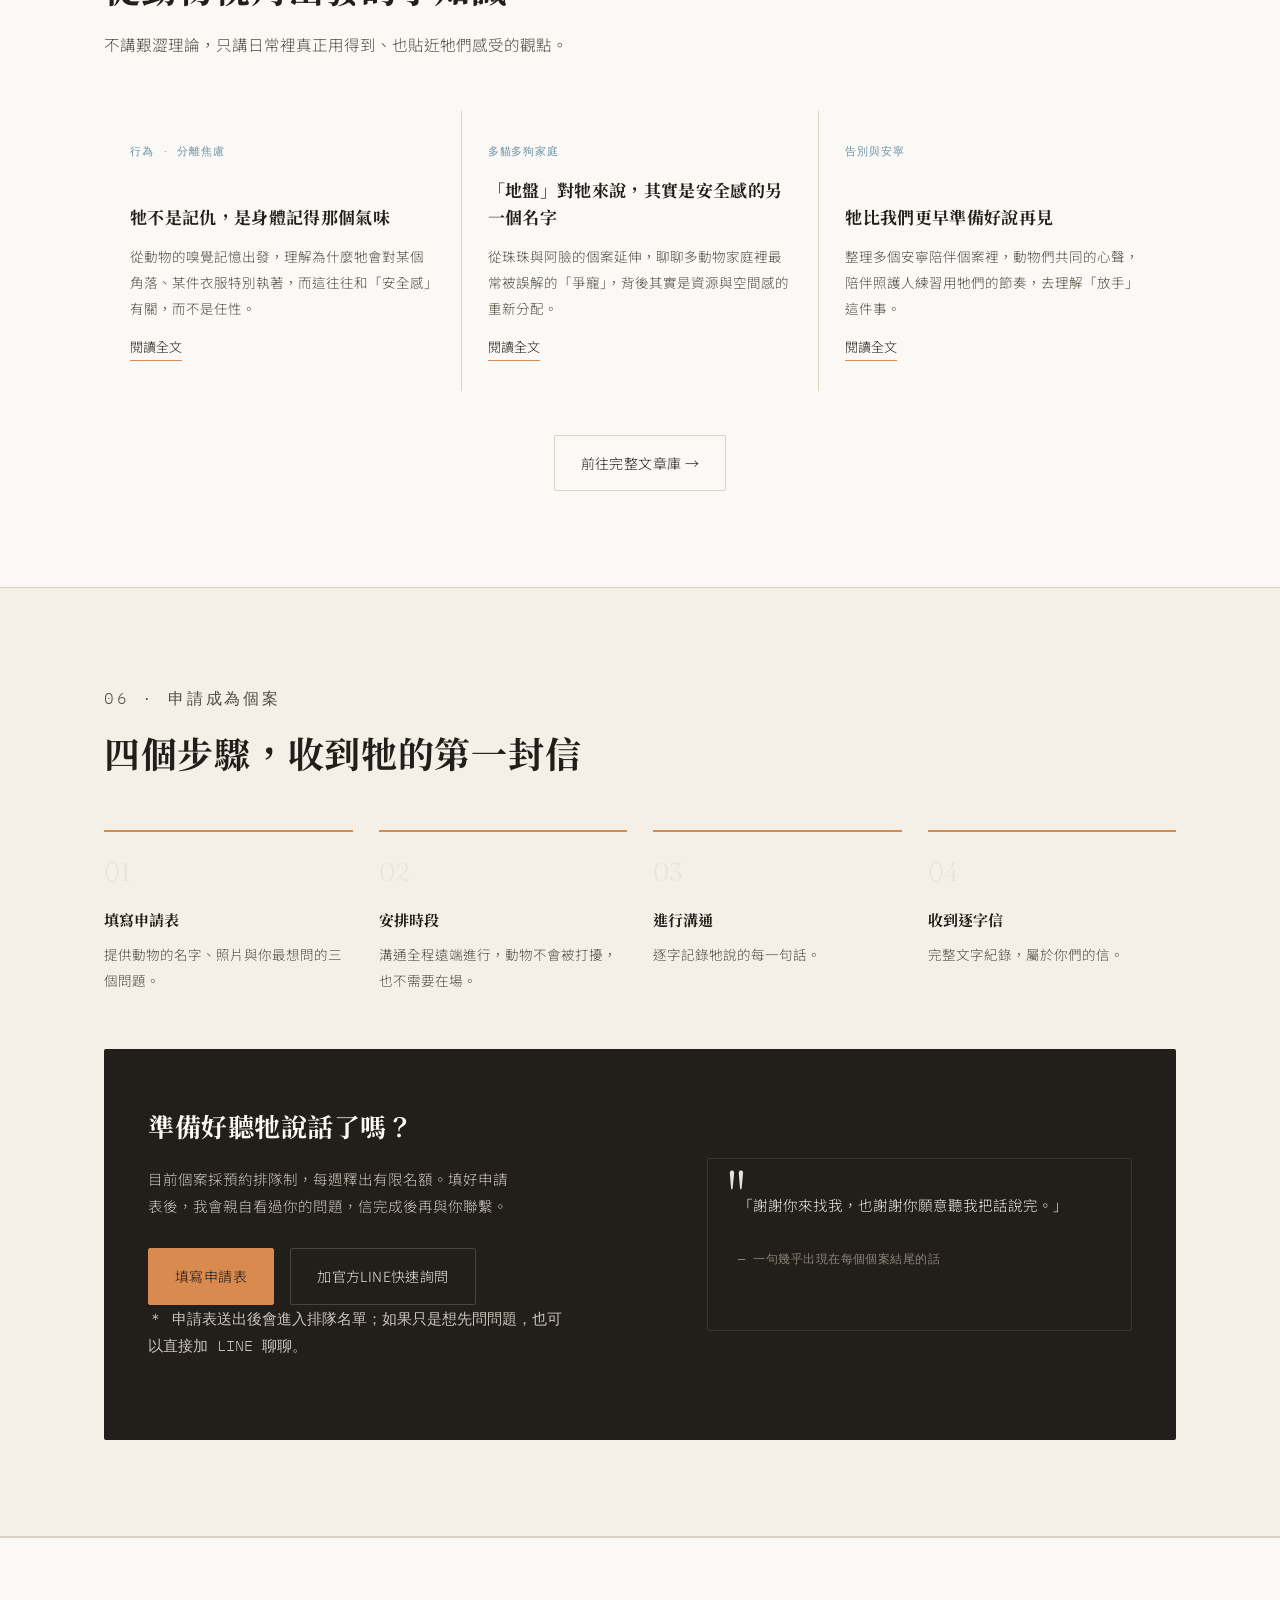
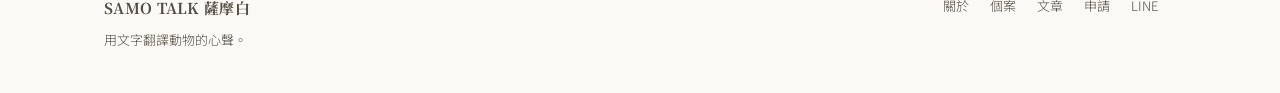
==== commit 499d88be: "Revise communication steps and application text Updated the steps and application process descriptio" ====
--- a/index.html
+++ b/index.html
@@ -451,14 +451,14 @@
       <div class="steps">
         <div class="step"><span class="n">01</span><h4>填寫申請表</h4><p>提供動物的名字、照片與你最想問的三個問題。</p></div>
         <div class="step"><span class="n">02</span><h4>安排時段</h4><p>溝通全程遠端進行，動物不會被打擾，也不需要在場。</p></div>
-        <div class="step"><span class="n">03</span><h4>進行溝通</h4><p>約 30–45 分鐘，逐字記錄牠說的每一句話。</p></div>
-        <div class="step"><span class="n">04</span><h4>收到逐字信</h4><p>完整文字紀錄，附上這次的四格印記，屬於你們的信。</p></div>
+        <div class="step"><span class="n">03</span><h4>進行溝通</h4><p>逐字記錄牠說的每一句話。</p></div>
+        <div class="step"><span class="n">04</span><h4>收到逐字信</h4><p>完整文字紀錄，屬於你們的信。</p></div>
       </div>
 
       <div class="apply-panel">
         <div>
           <h3 class="serif">準備好聽牠說話了嗎？</h3>
-          <p>目前個案採預約排隊制，每週釋出有限名額。填好申請表後，我會親自看過你的問題，確認合適的時段再與你聯繫。</p>
+          <p>目前個案採預約排隊制，每週釋出有限名額。填好申請表後，我會親自看過你的問題，信完成後再與你聯繫。</p>
           <div class="cta-row">
             <a class="btn primary" href="https://docs.google.com/forms/d/e/1FAIpQLSdVWPSjNv4MV-DyqnfCdT6yQConPmf4SrJKeknoFLN-KEu_1Q/viewform" target="_blank" rel="noopener">填寫申請表</a>
             <a class="btn ghost" style="border-color:#4A453C; color:#EDEAE3;" href="https://line.me/R/ti/p/@103qjjuy" target="_blank" rel="noopener">加官方LINE快速詢問</a>
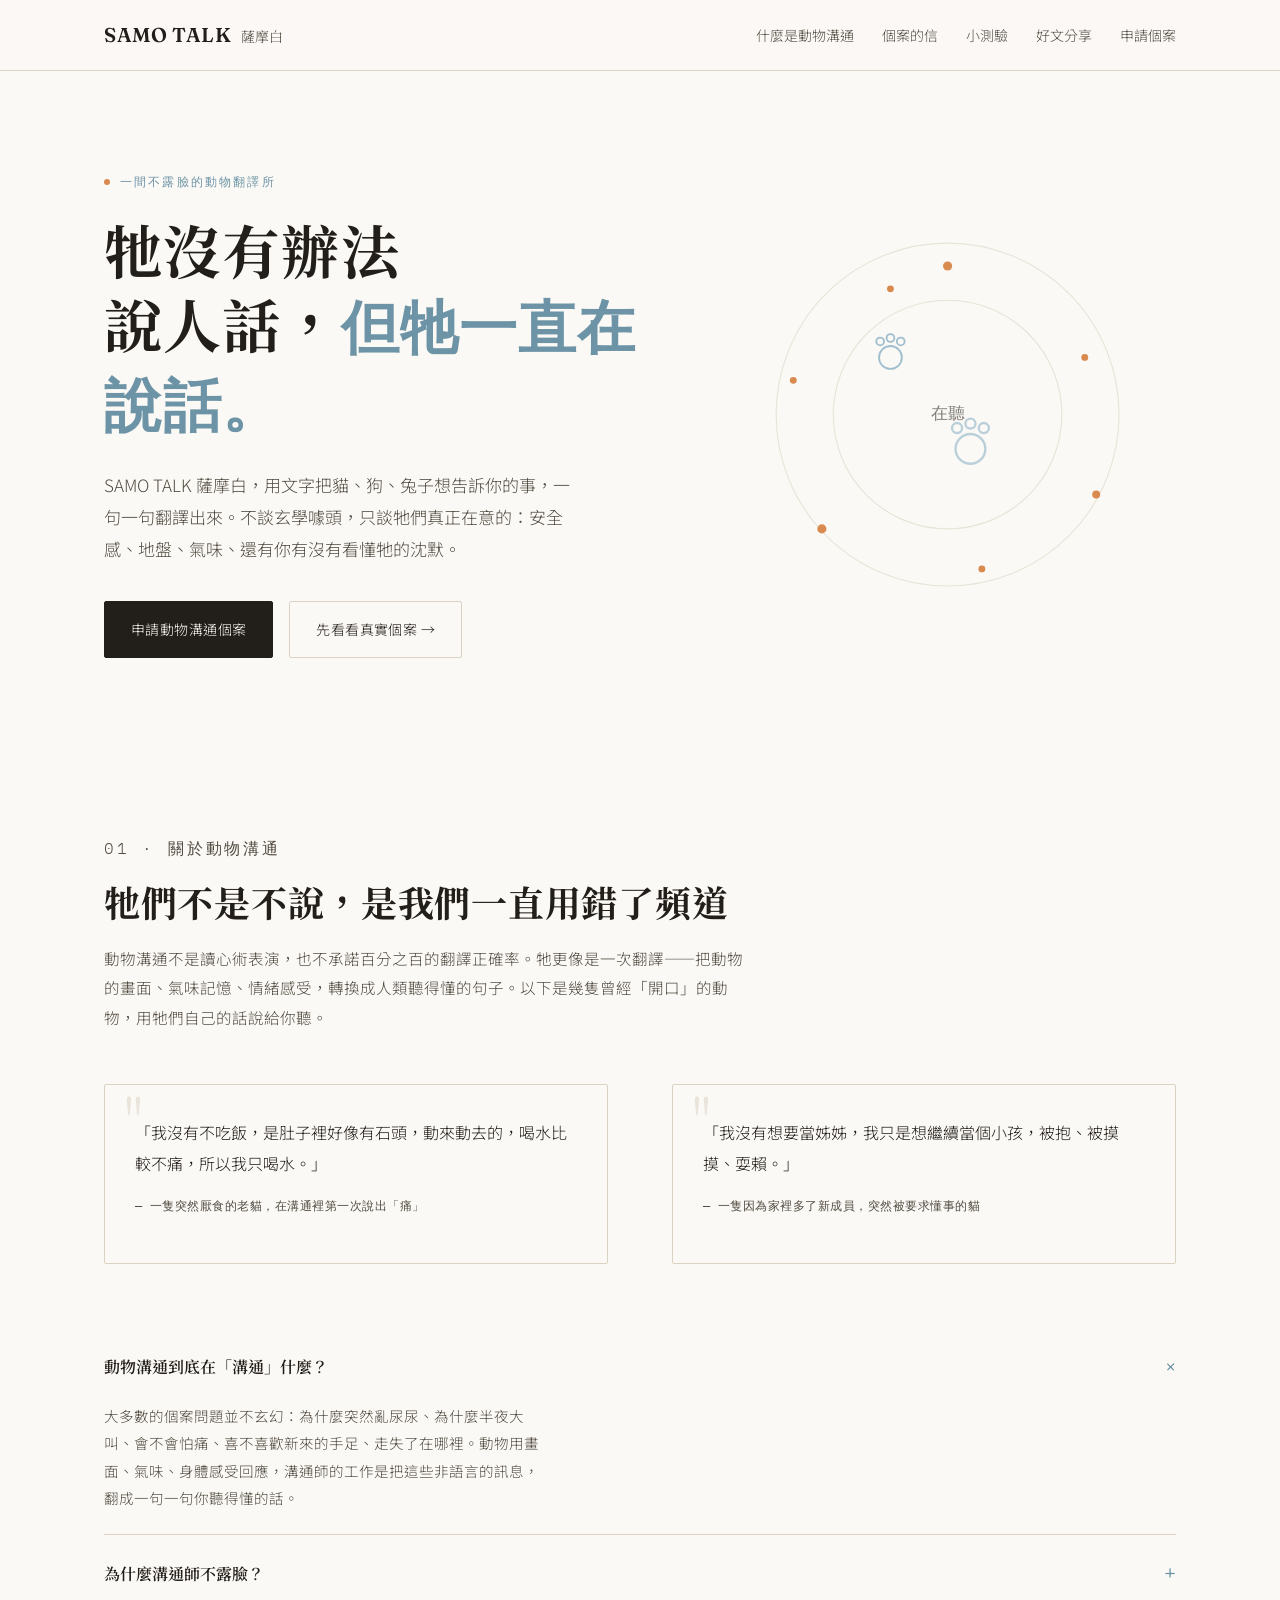
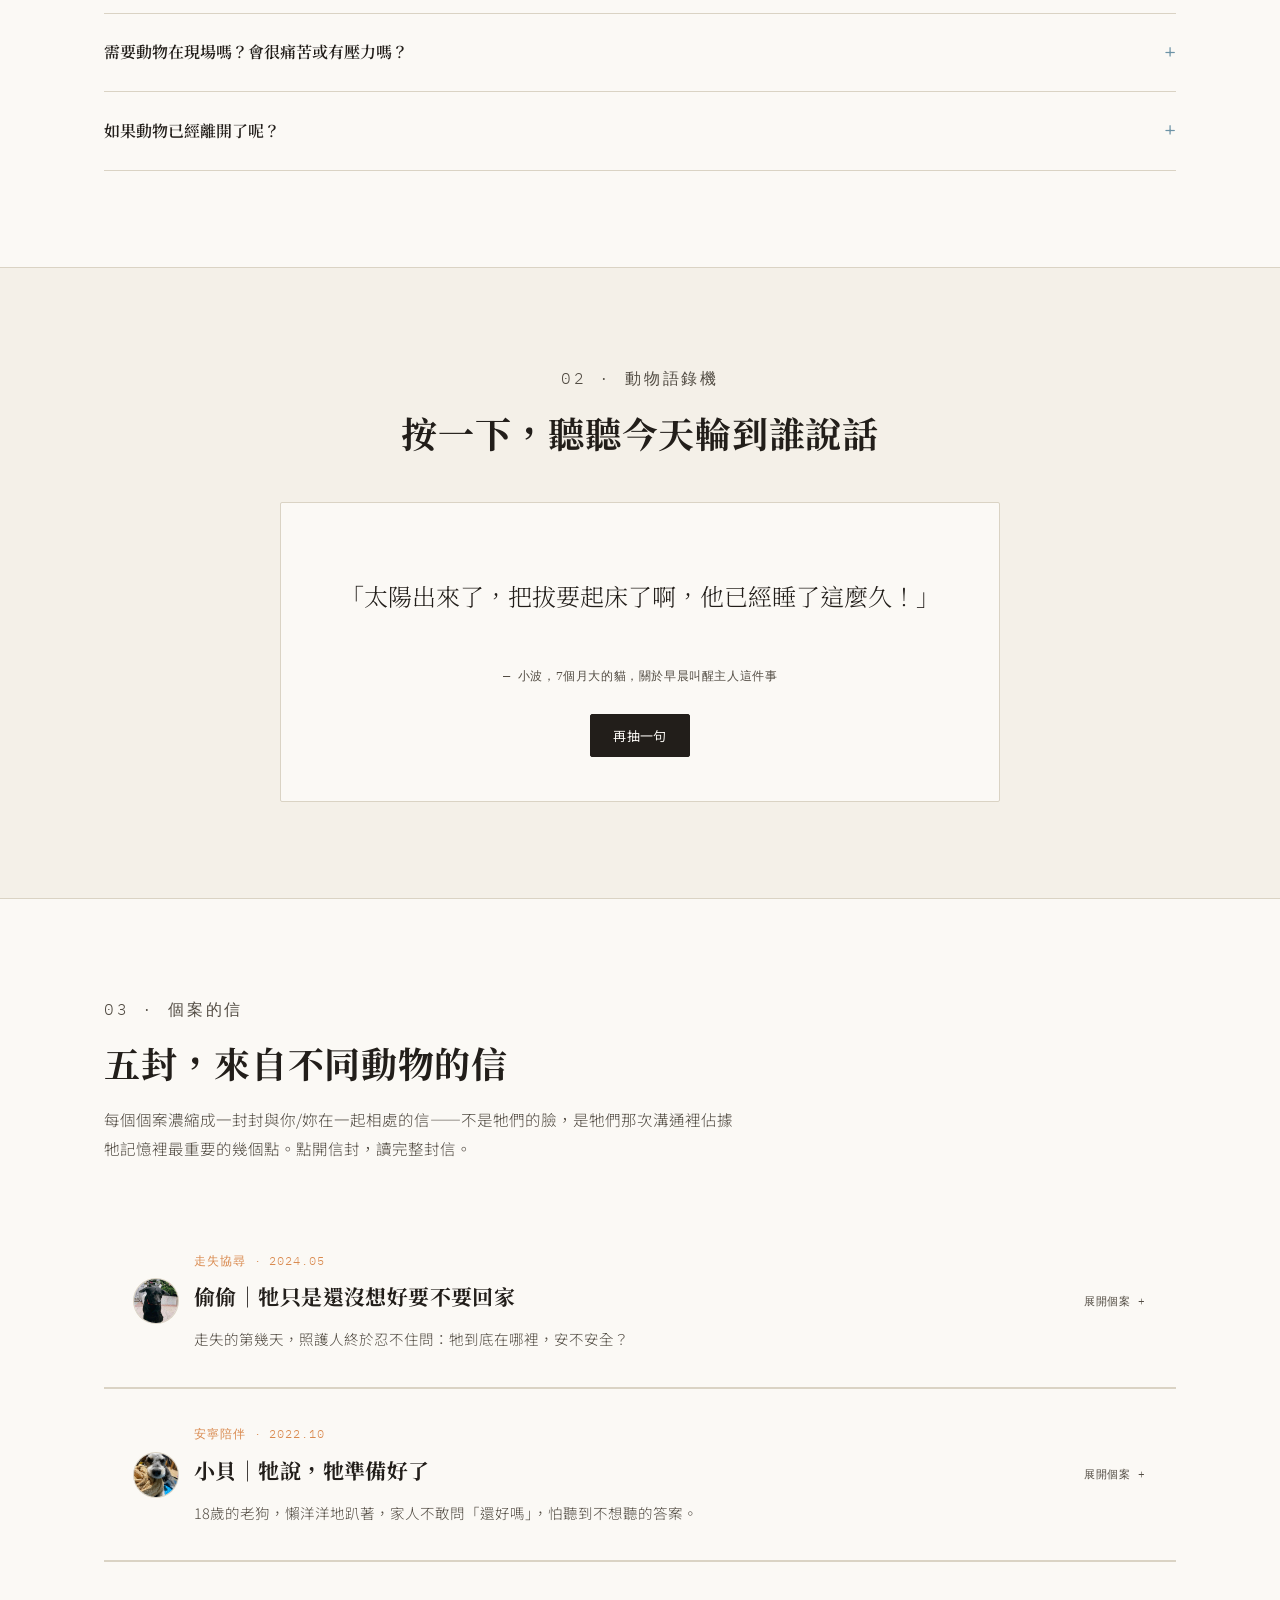
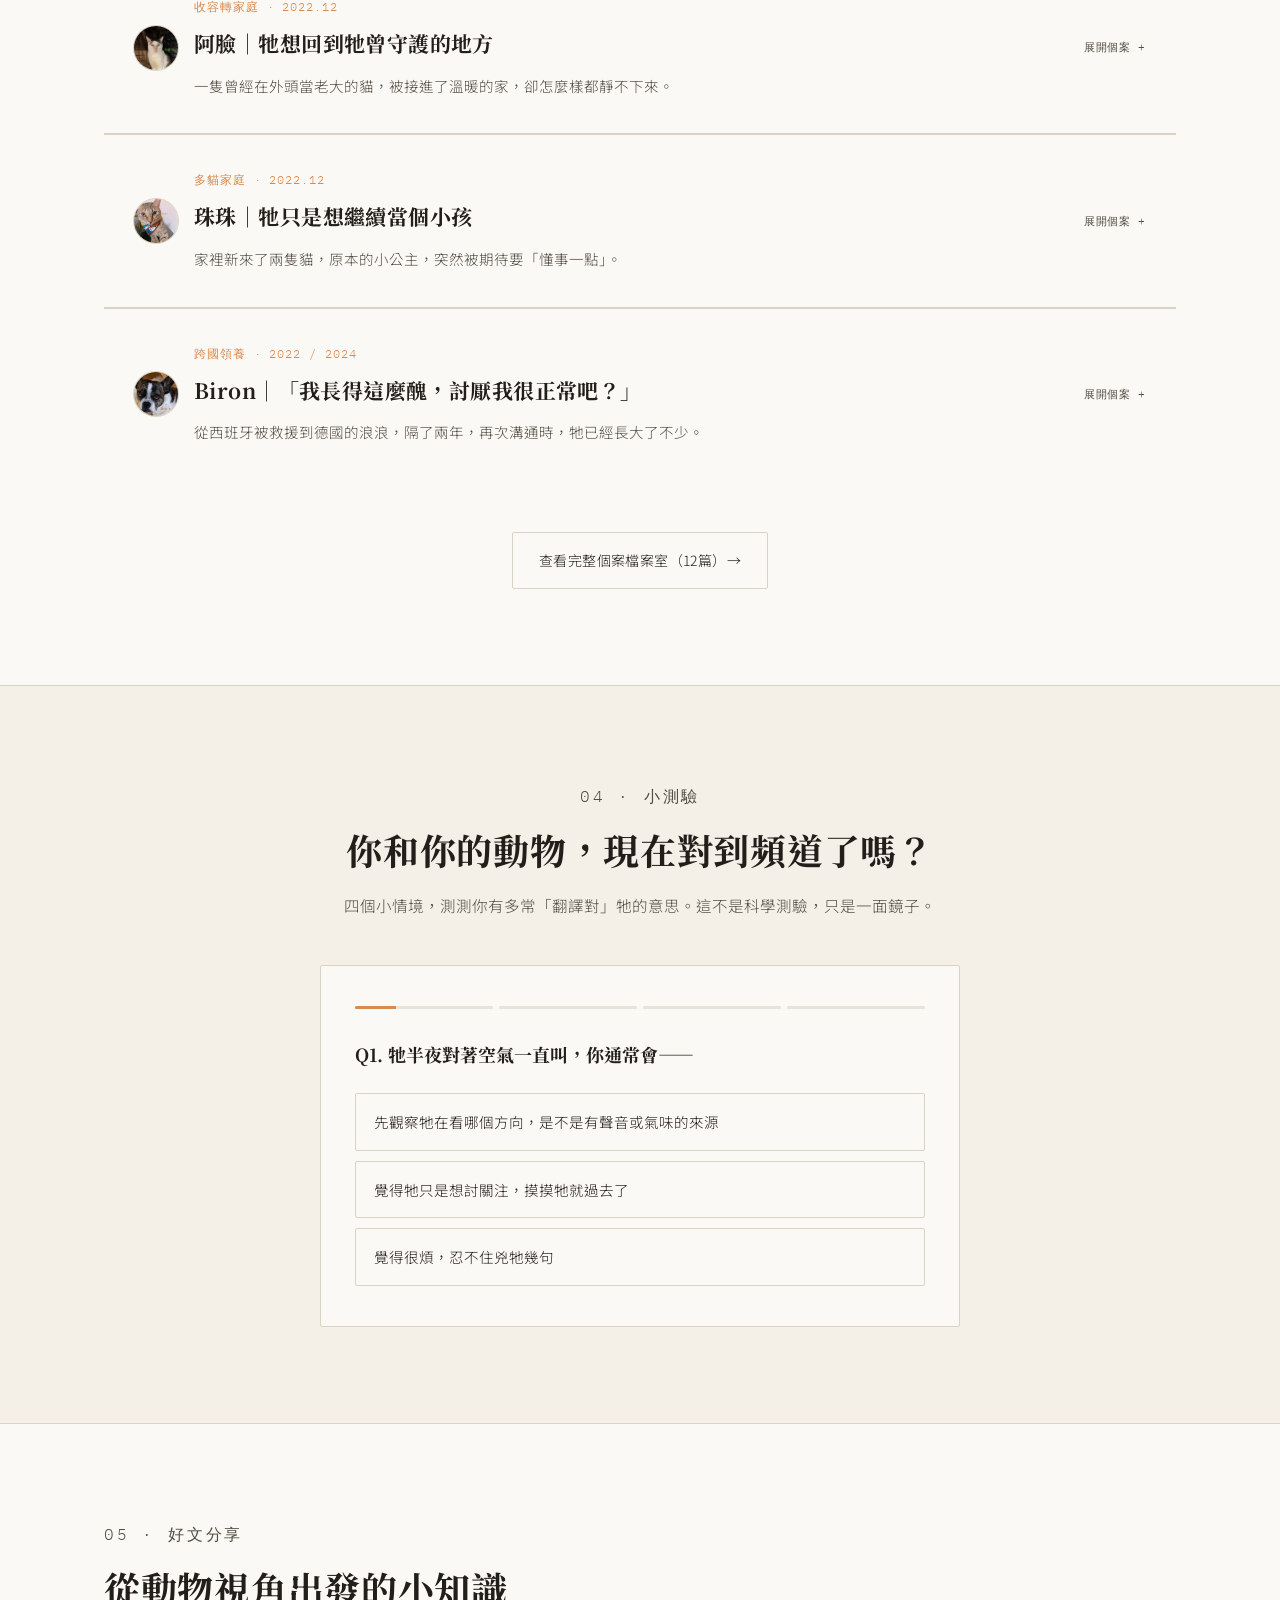
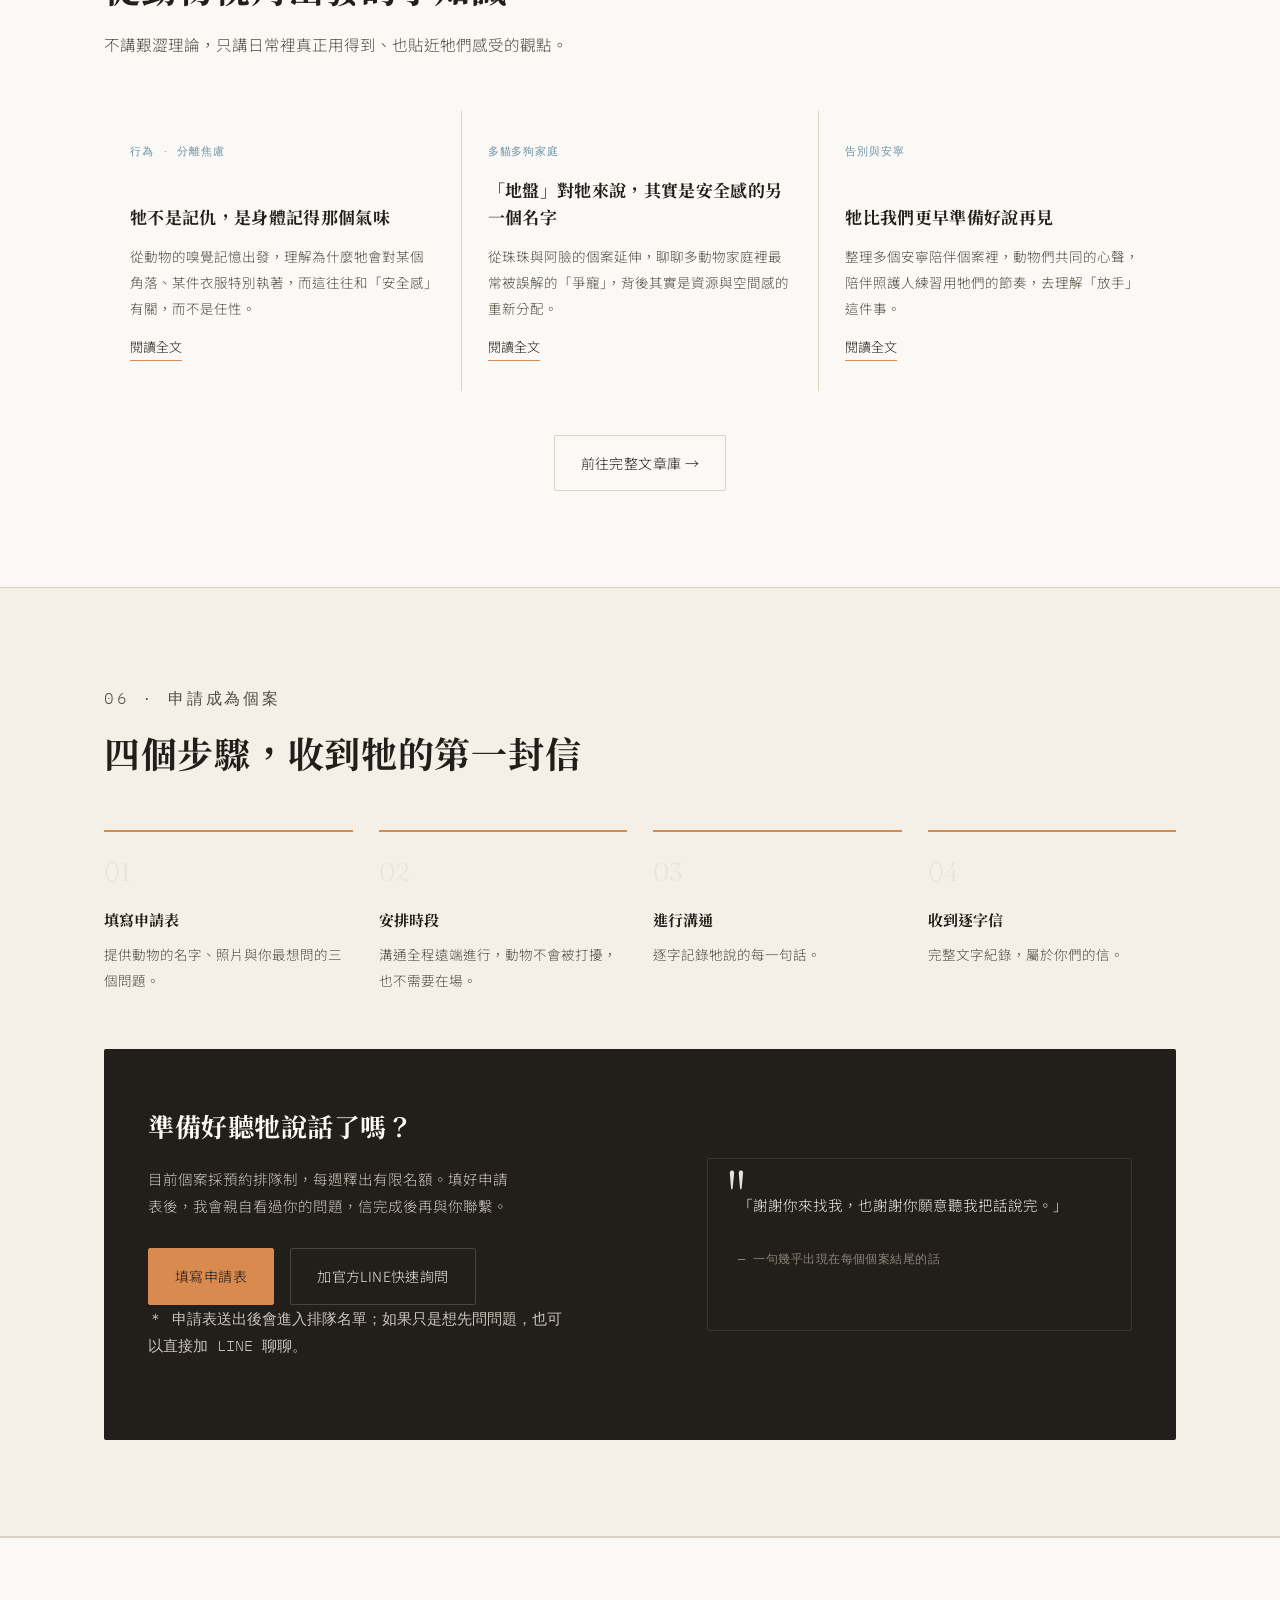
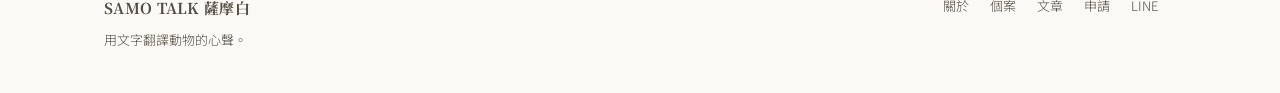
==== commit 4c010e74: "Update index.html" ====
--- a/index.html
+++ b/index.html
@@ -216,7 +216,7 @@
       <div class="sec-head">
         <p class="eyebrow">03 · 個案的信</p>
         <h2>五封，來自不同動物的信</h2>
-        <p>每個個案都畫成一組四格印記——不是牠們的臉，是牠們那次溝通裡最重要的四個畫面。點開信封，讀完整封信。</p>
+        <p>每個個案濃縮成一封封與你/妳在一起相處的信——不是牠們的臉，是牠們那次溝通裡佔據牠記憶裡最重要的幾個點。點開信封，讀完整封信。</p>
       </div>
 
       <div class="case-list">
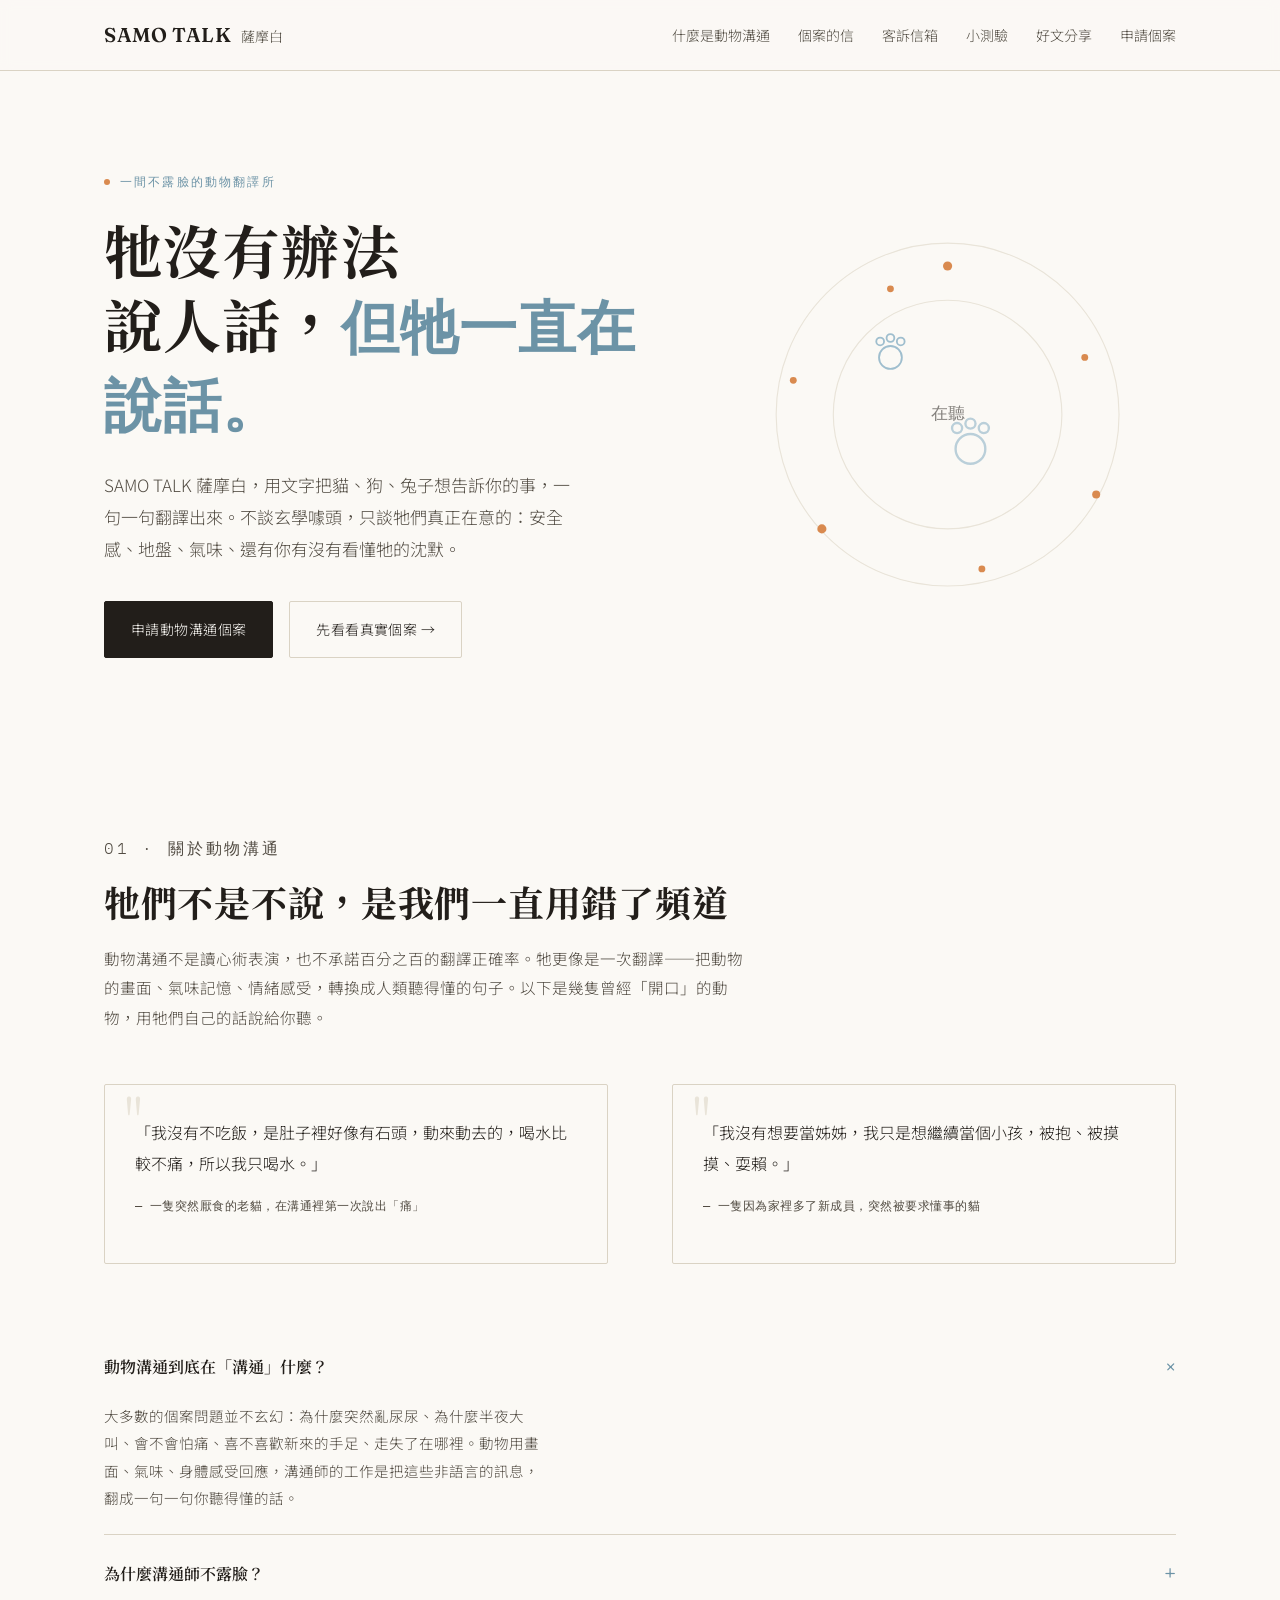
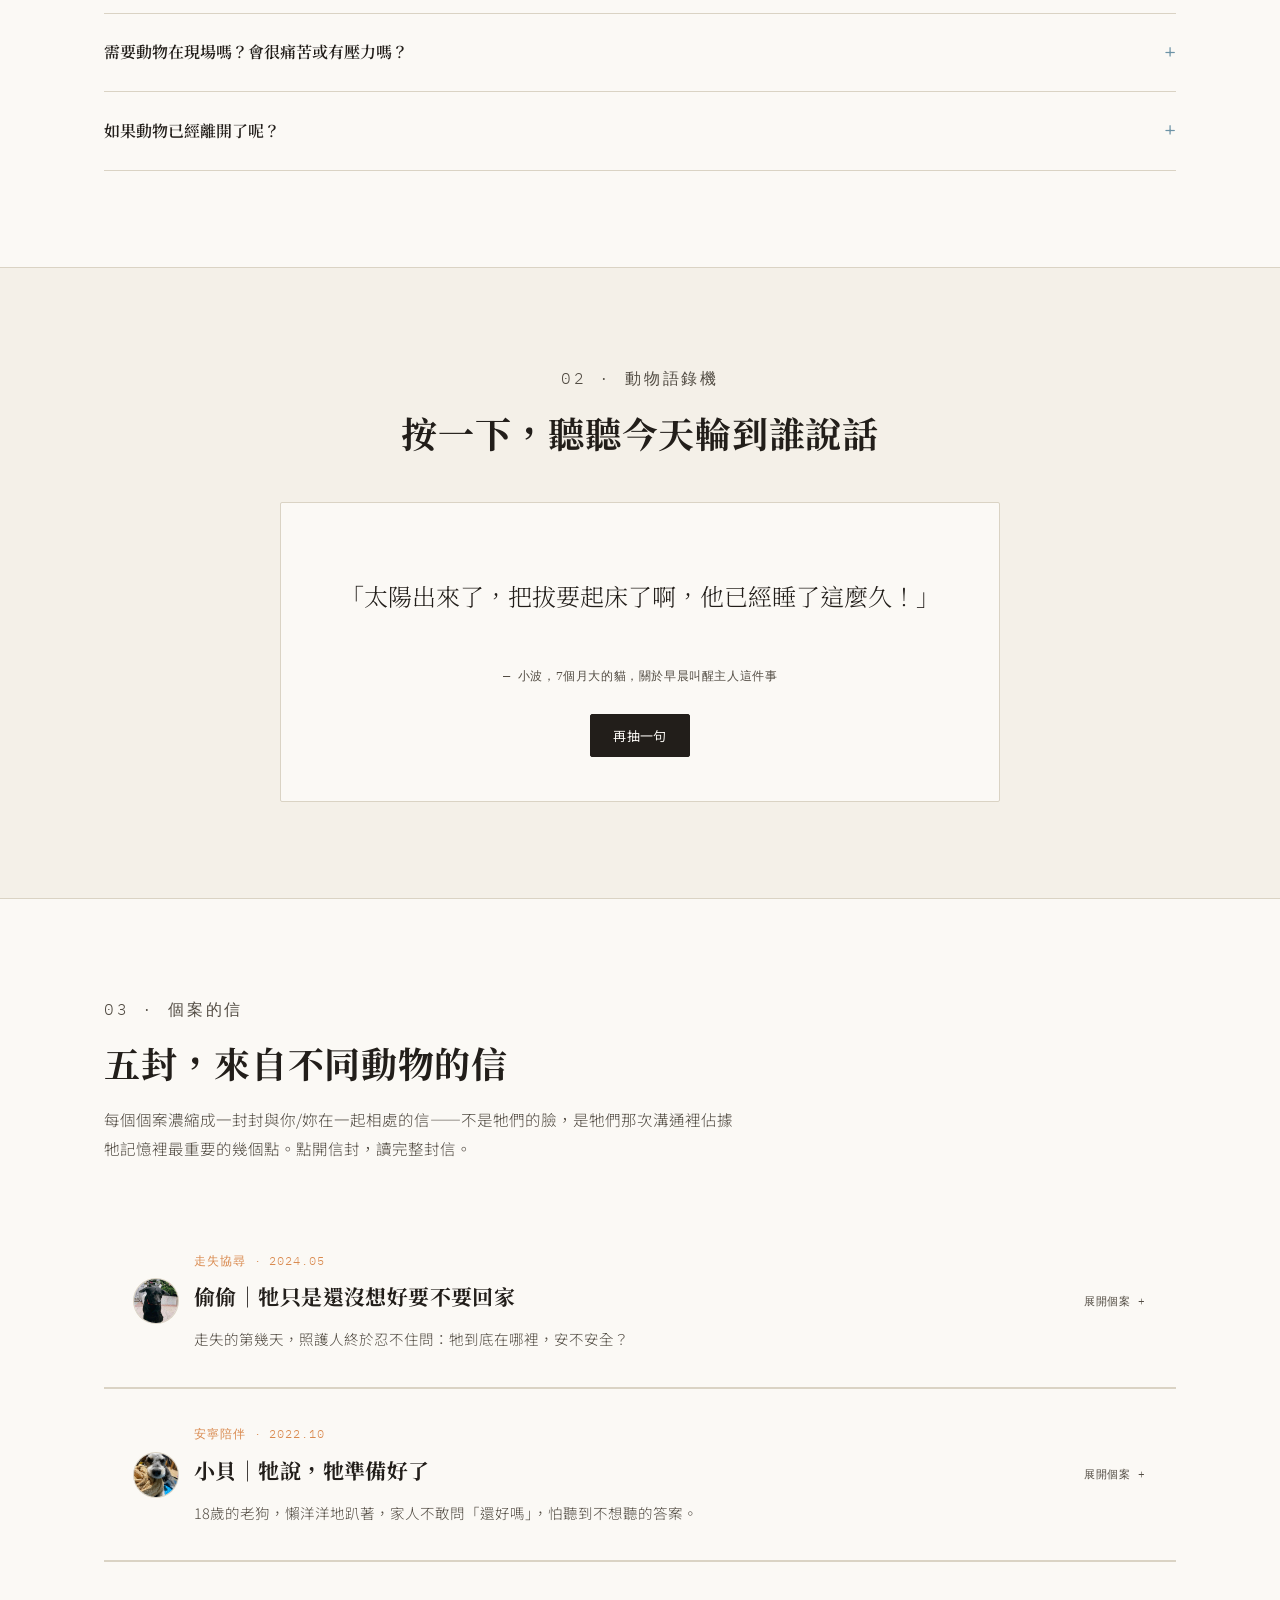
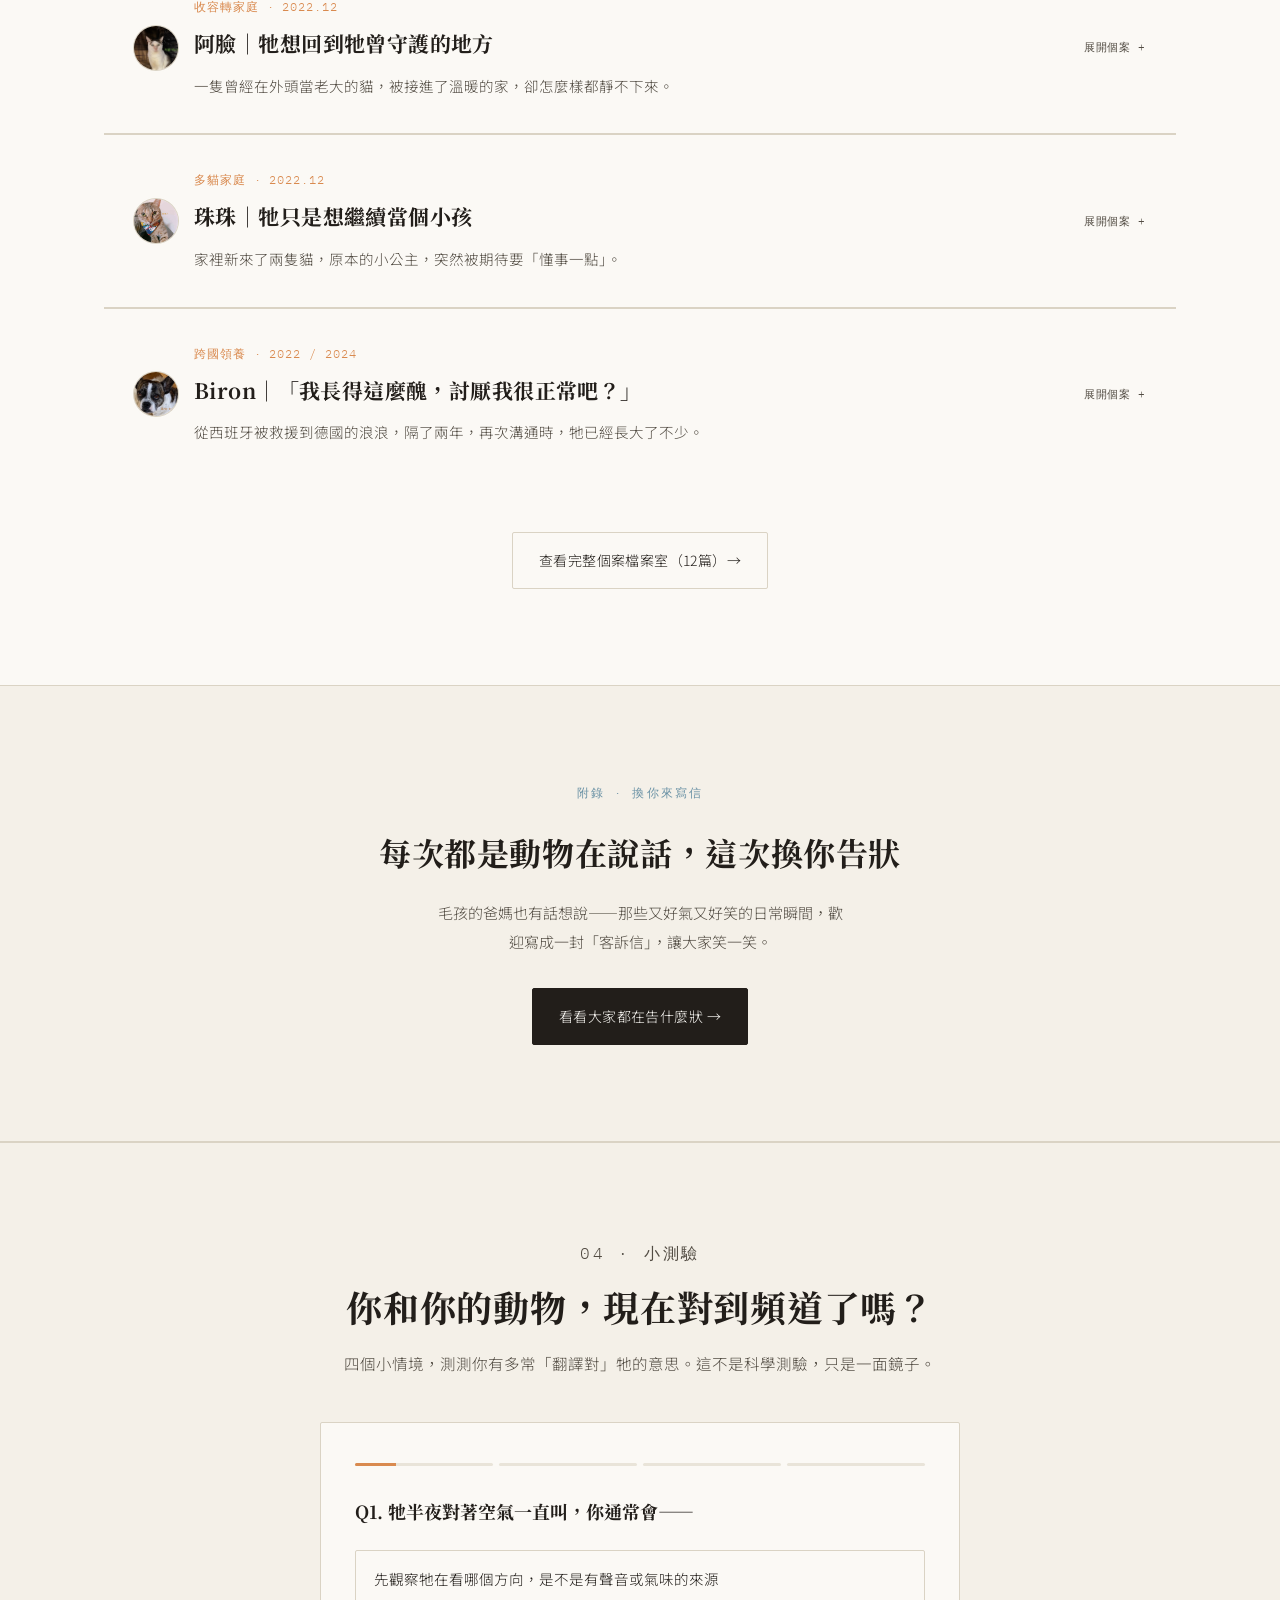
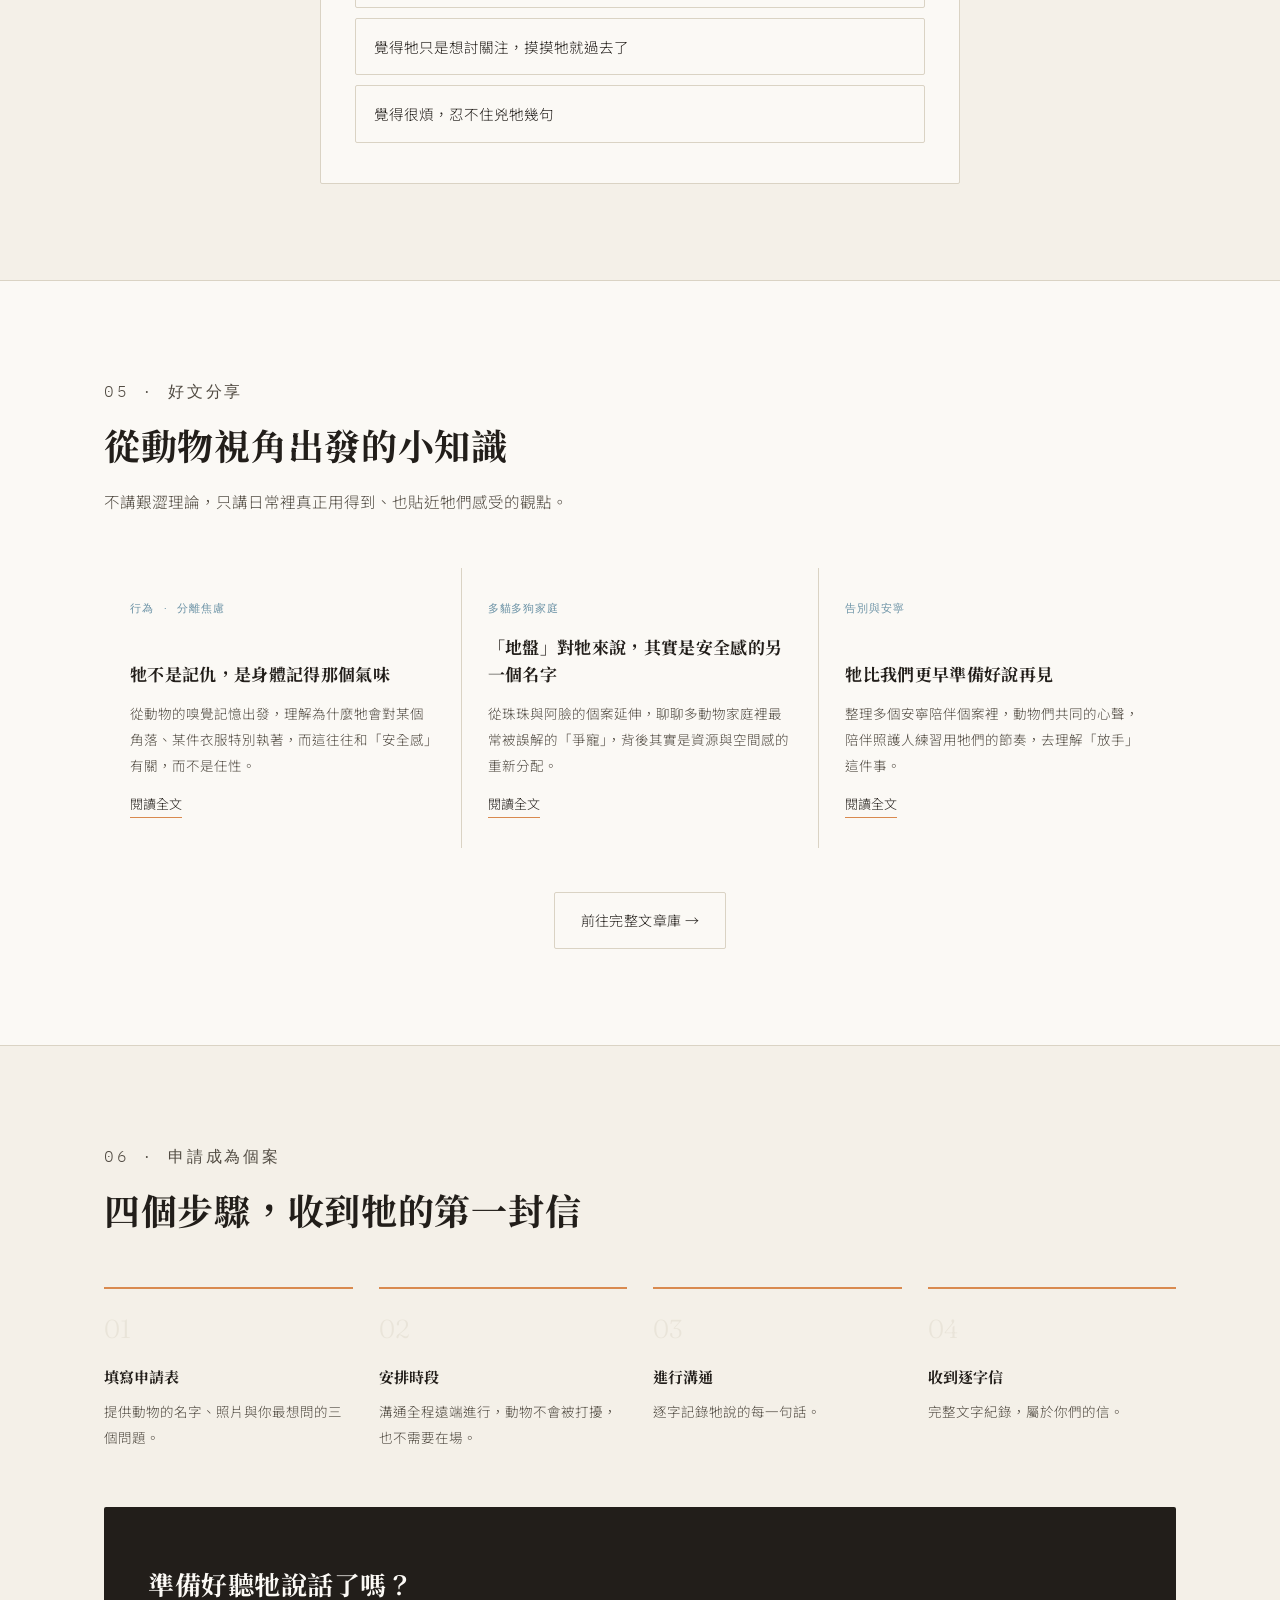
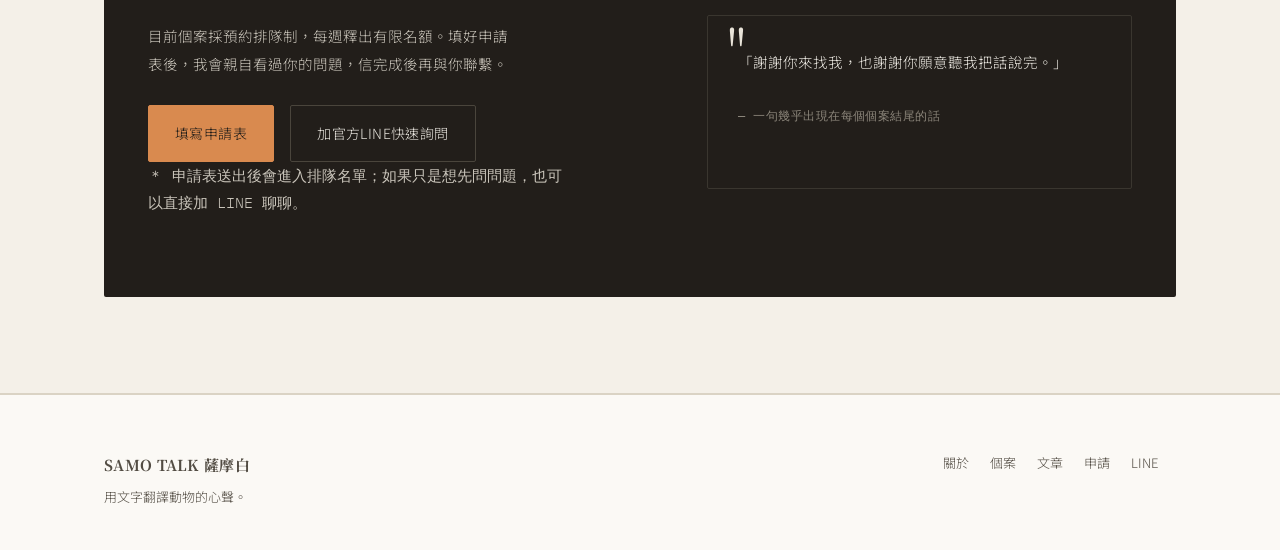
==== commit 88b93e18: "Add user complaints section to index.html Added a new section for user-submitted complaints with a c" ====
--- a/index.html
+++ b/index.html
@@ -12,6 +12,11 @@
 <meta property="og:type" content="website">
 <meta property="og:url" content="https://samotalk.com/">
 <meta name="twitter:card" content="summary_large_image">
+<link rel="icon" type="image/png" sizes="32x32" href="/images/branding/favicon-32.png">
+<link rel="icon" type="image/png" sizes="16x16" href="/images/branding/favicon-16.png">
+<link rel="apple-touch-icon" href="/images/branding/apple-touch-icon.png">
+<meta property="og:image" content="https://samotalk.com/images/branding/og-image.jpg">
+<meta name="twitter:image" content="https://samotalk.com/images/branding/og-image.jpg">
 <link rel="preconnect" href="https://fonts.googleapis.com">
 <link rel="preconnect" href="https://fonts.gstatic.com" crossorigin>
 <link href="https://fonts.googleapis.com/css2?family=Fraunces:ital,opsz,wght@0,9..144,400;0,9..144,500;0,9..144,600;1,9..144,500&family=Noto+Serif+TC:wght@400;600;700&family=Noto+Sans+TC:wght@300;400;500;600&family=IBM+Plex+Mono:wght@400;500&display=swap" rel="stylesheet">
@@ -98,6 +103,7 @@
     <nav class="links" id="navLinks">
       <a href="/#about">什麼是動物溝通</a>
       <a href="/cases">個案的信</a>
+      <a href="/complaints">客訴信箱</a>
       <a href="/#quiz">小測驗</a>
       <a href="/articles">好文分享</a>
       <a href="/#apply">申請個案</a>
@@ -343,6 +349,19 @@
     </div>
   </section>
 
+<section class="alt">
+  <div class="wrap" style="text-align:center;">
+    <p class="eyebrow" style="justify-content:center;">附錄 · 換你來寫信</p>
+    <h2 style="font-family:'Noto Serif TC',serif; font-size:clamp(24px,3vw,32px); margin:0 0 16px;">
+      每次都是動物在說話，這次換你告狀
+    </h2>
+    <p style="color:var(--ink-soft); font-size:15px; max-width:52ch; margin:0 auto 32px;">
+      毛孩的爸媽也有話想說——那些又好氣又好笑的日常瞬間，歡迎寫成一封「客訴信」，讓大家笑一笑。
+    </p>
+    <a href="/complaints" class="btn primary">看看大家都在告什麼狀 →</a>
+  </div>
+</section>
+  
   <!-- QUIZ -->
   <section class="alt" id="quiz">
     <div class="wrap">
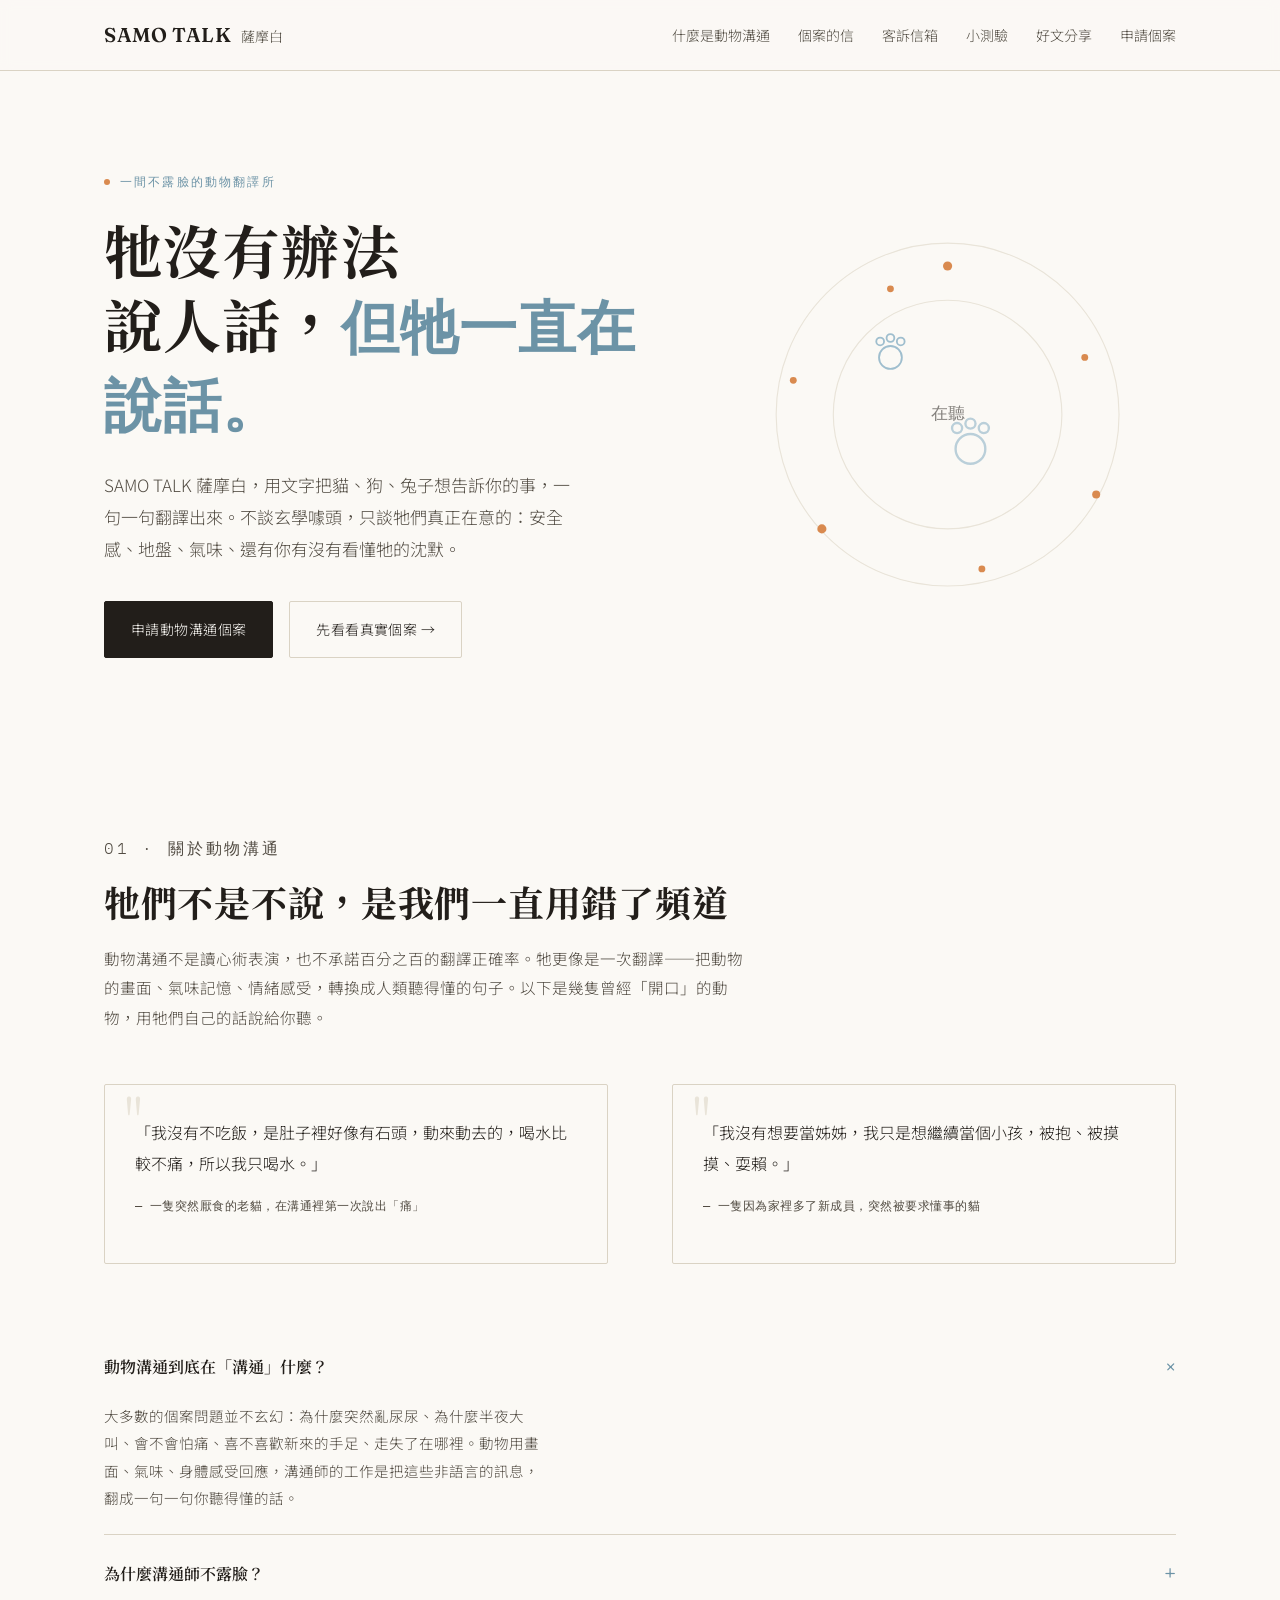
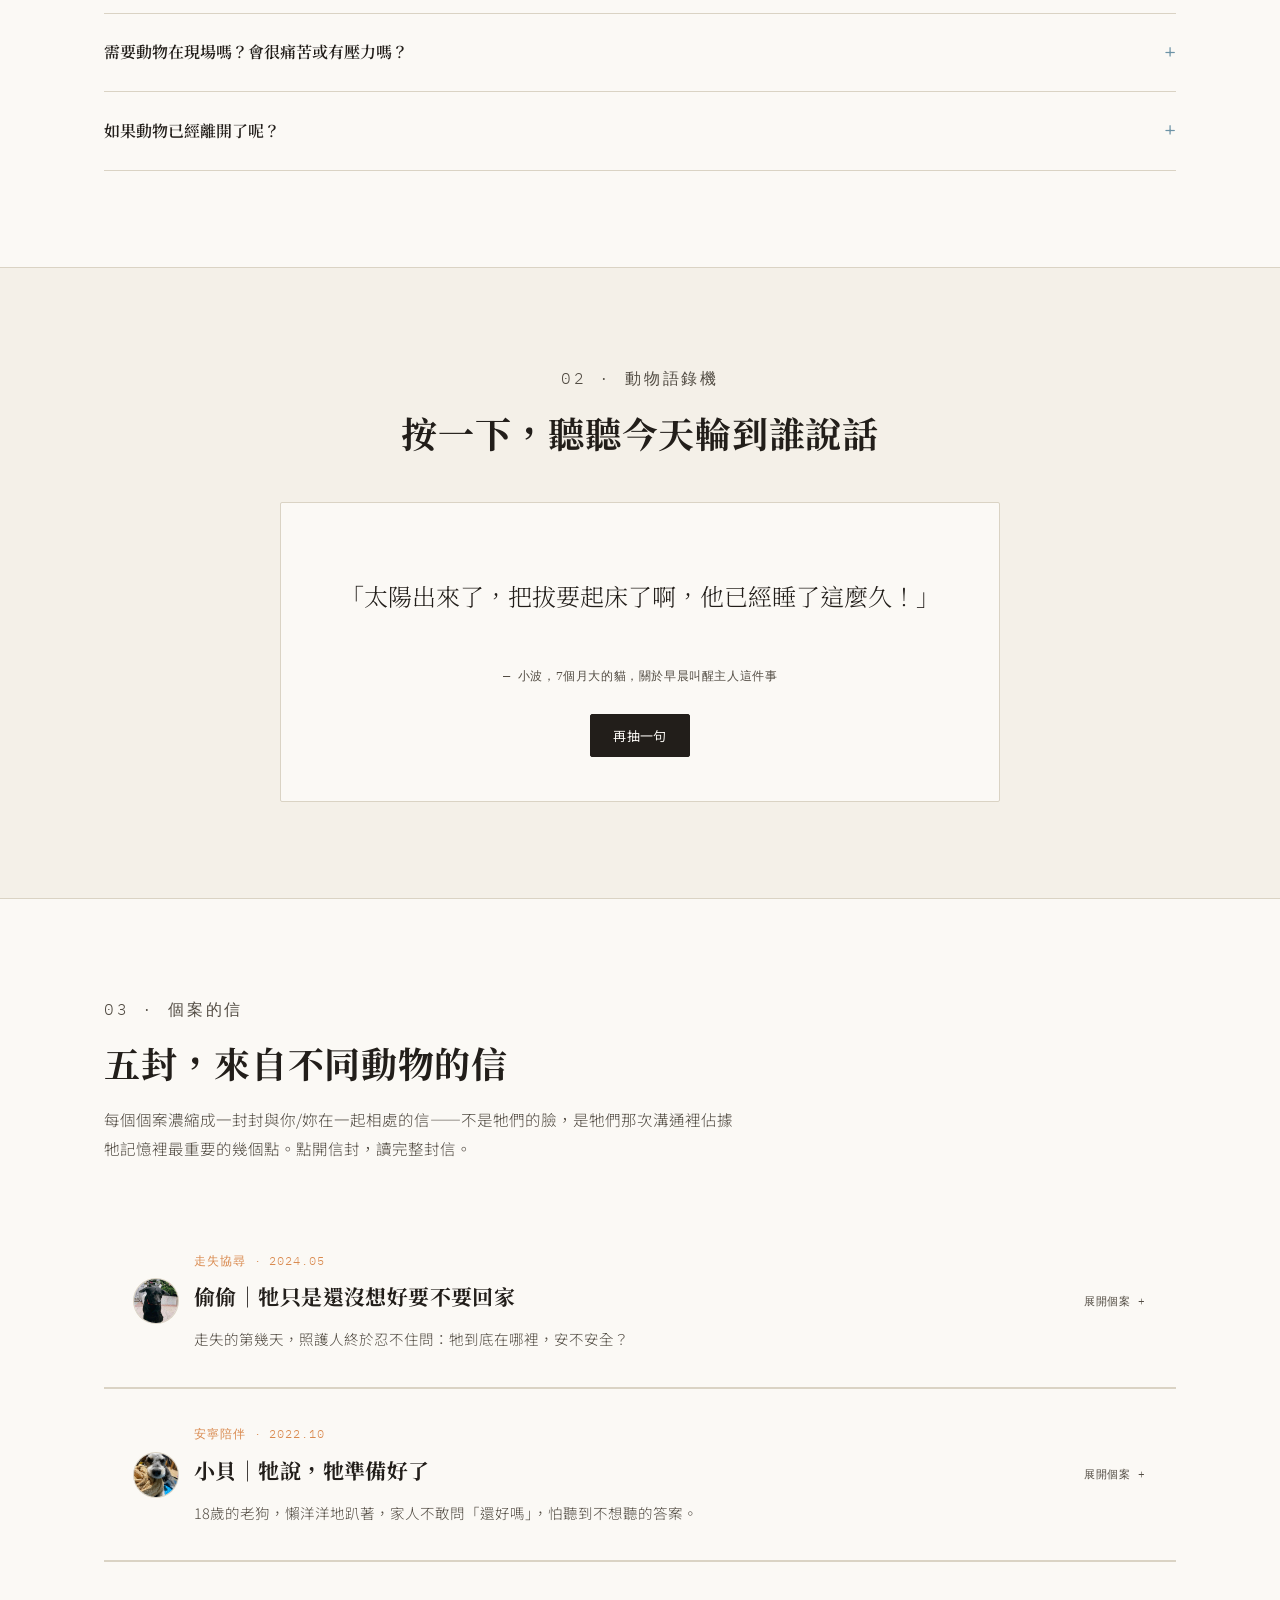
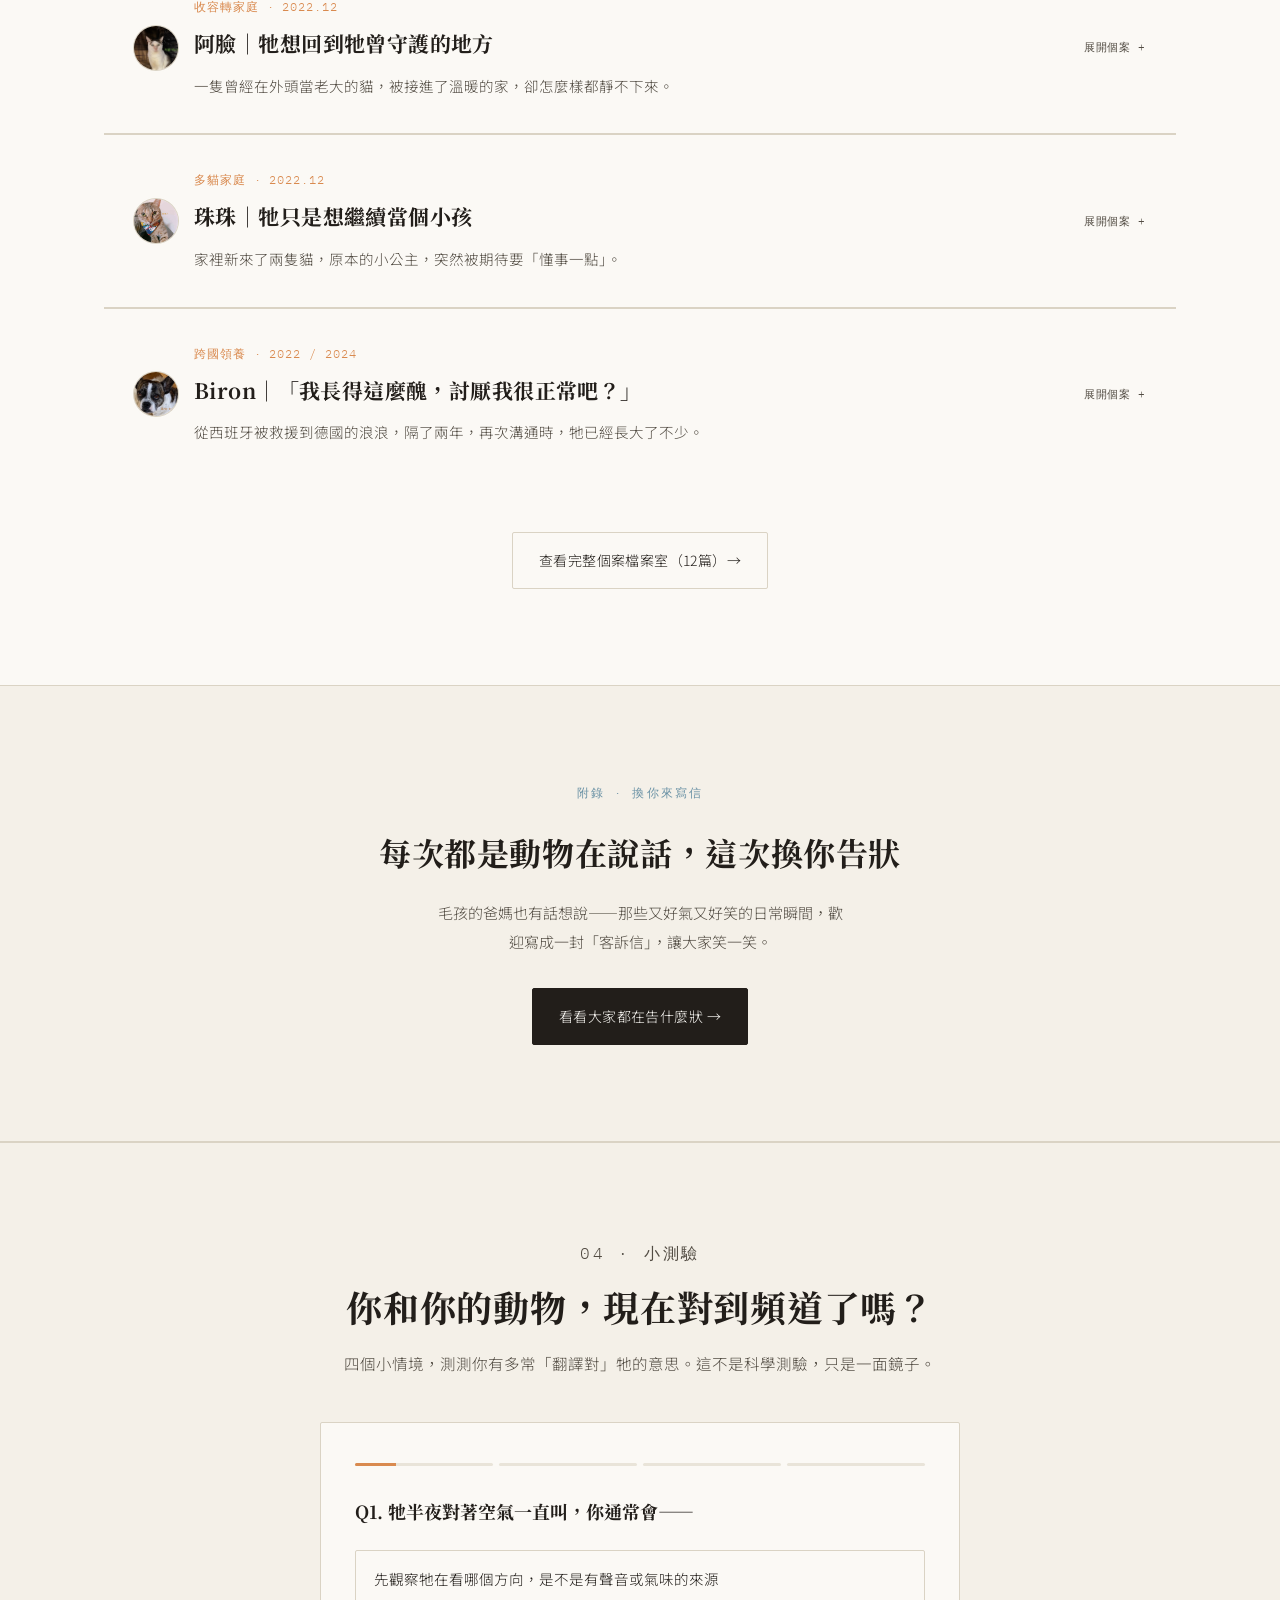
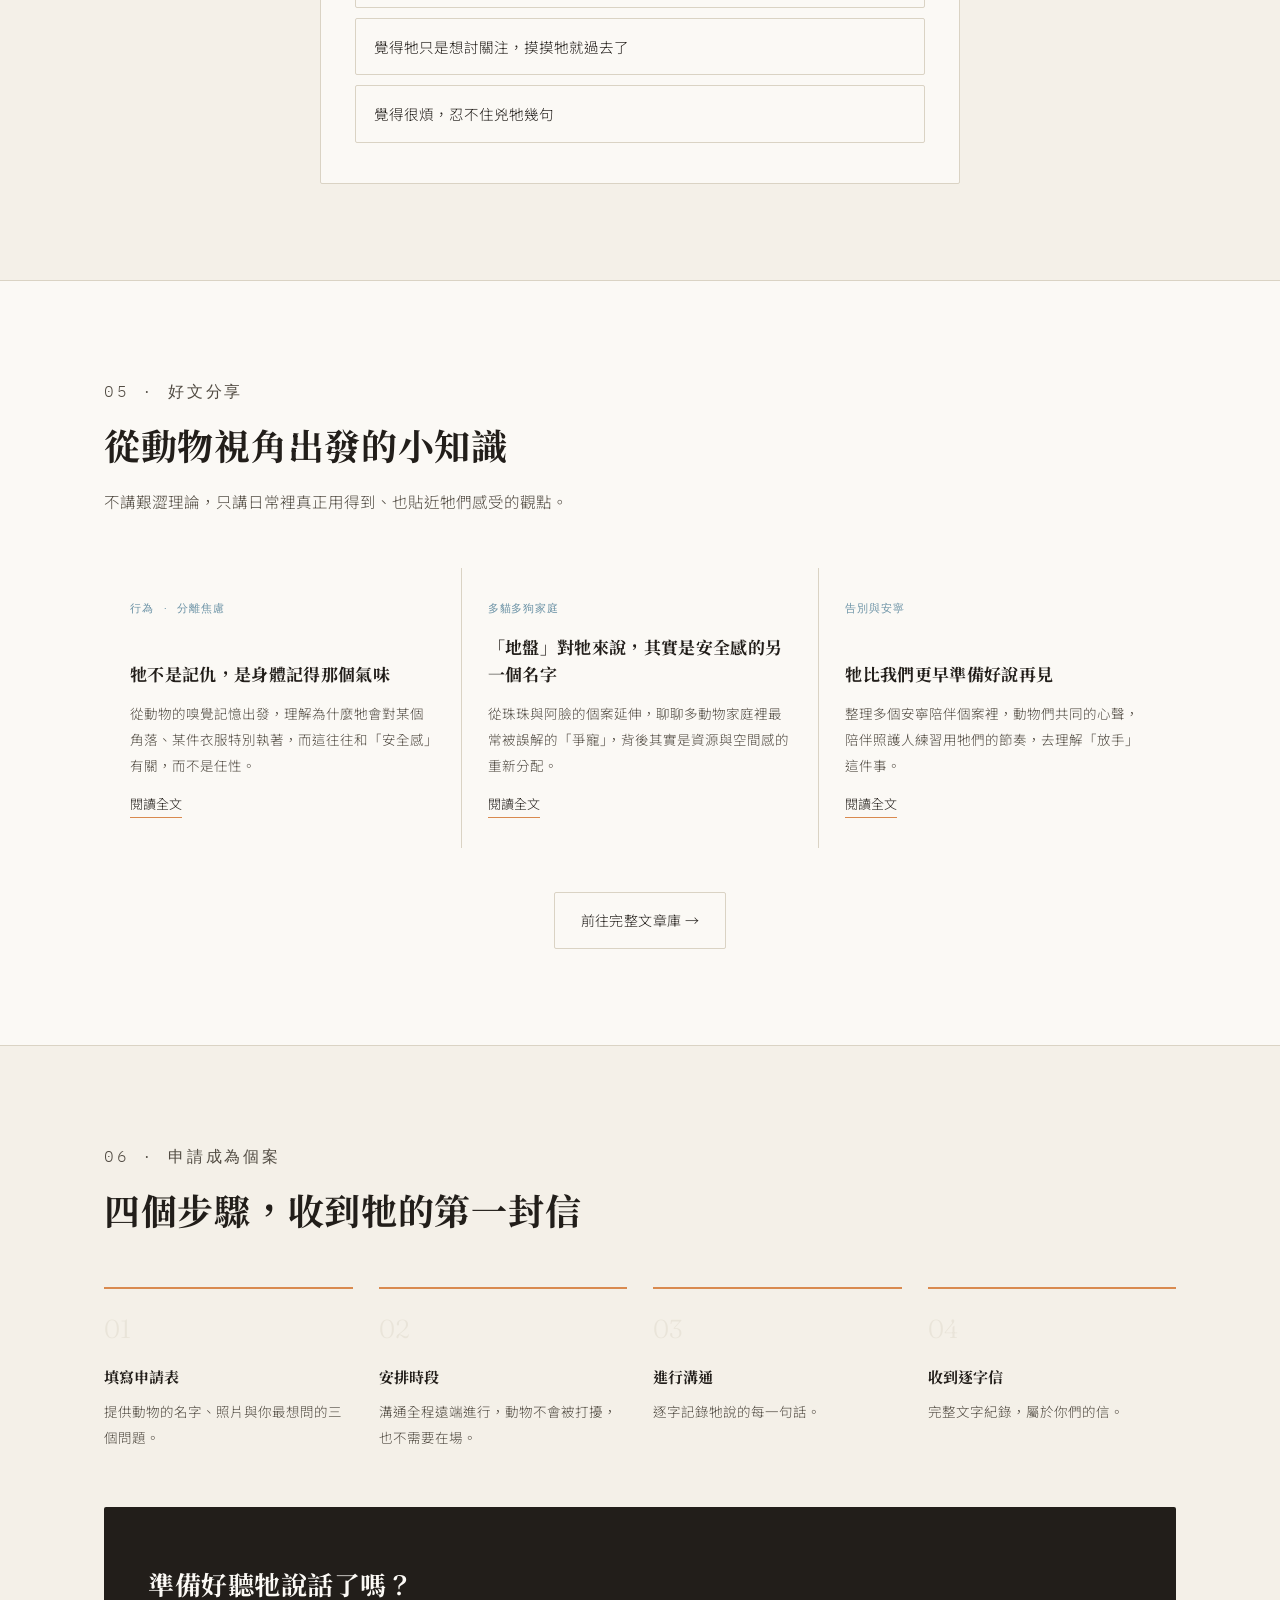
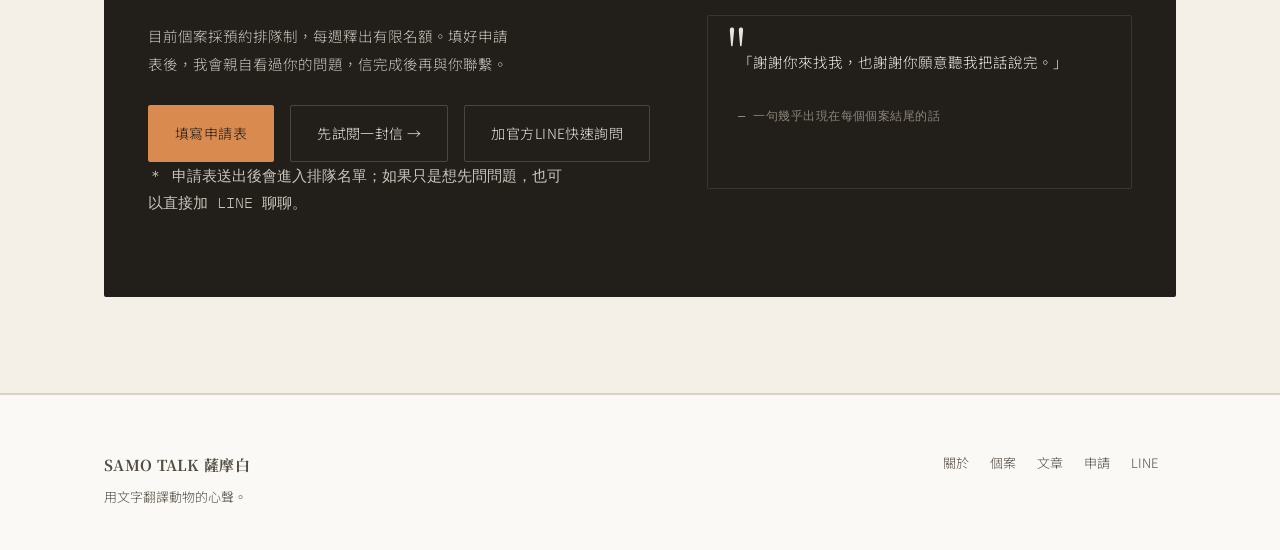
==== commit b4ae34f5: "Update index.html" ====
--- a/index.html
+++ b/index.html
@@ -480,6 +480,7 @@
           <p>目前個案採預約排隊制，每週釋出有限名額。填好申請表後，我會親自看過你的問題，信完成後再與你聯繫。</p>
           <div class="cta-row">
             <a class="btn primary" href="https://docs.google.com/forms/d/e/1FAIpQLSdVWPSjNv4MV-DyqnfCdT6yQConPmf4SrJKeknoFLN-KEu_1Q/viewform" target="_blank" rel="noopener">填寫申請表</a>
+            <a href="/letter-sample" class="btn ghost" style="border-color:#4A453C; color:#EDEAE3;">先試閱一封信 →</a>
             <a class="btn ghost" style="border-color:#4A453C; color:#EDEAE3;" href="https://line.me/R/ti/p/@103qjjuy" target="_blank" rel="noopener">加官方LINE快速詢問</a>
           </div>
           <p class="apply-note">＊ 申請表送出後會進入排隊名單；如果只是想先問問題，也可以直接加 LINE 聊聊。</p>
